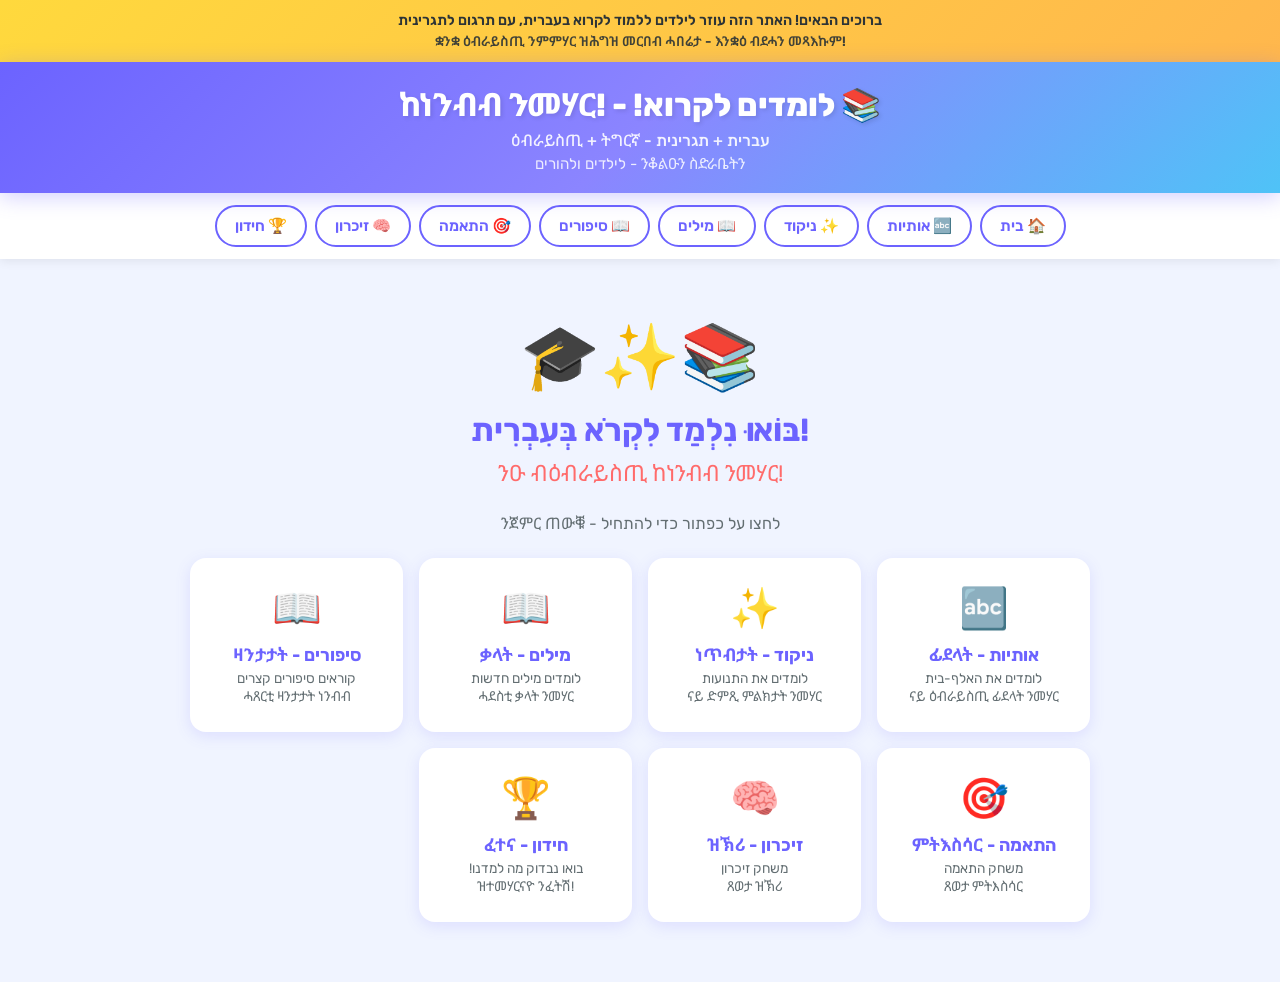
==== index.html @ 0d363fe3 "first commit" ====
<!DOCTYPE html>
<html lang="he" dir="rtl">
<head>
  <meta charset="UTF-8">
  <meta name="viewport" content="width=device-width, initial-scale=1.0">
  <title>לומדים לקרוא בעברית - ብዕብራይስጢ ከነንብብ ንመሃር</title>
  <link rel="stylesheet" href="css/style.css">
  <link rel="icon" href="data:image/svg+xml,<svg xmlns='http://www.w3.org/2000/svg' viewBox='0 0 100 100'><text y='.9em' font-size='90'>📚</text></svg>">
</head>
<body>

  <!-- Parent Guide Banner -->
  <div class="parent-banner" onclick="navigateTo('welcome')">
    ברוכים הבאים! האתר הזה עוזר לילדים ללמוד לקרוא בעברית, עם תרגום לתגרינית
    <span class="banner-tigrinya">!ቋንቋ ዕብራይስጢ ንምምሃር ዝሕግዝ መርበብ ሓበሬታ - እንቋዕ ብደሓን መጻእኩም</span>
  </div>

  <!-- Header -->
  <header class="header">
    <h1>📚 לומדים לקרוא! - !ከነንብብ ንመሃር</h1>
    <div class="subtitle">עברית + תגרינית - ዕብራይስጢ + ትግርኛ</div>
    <div class="subtitle-tigrinya">ንቆልዑን ስድራቤትን - לילדים ולהורים</div>
  </header>

  <!-- Navigation -->
  <nav class="nav">
    <button class="nav-btn" data-section="welcome">🏠 בית</button>
    <button class="nav-btn" data-section="letters">🔤 אותיות</button>
    <button class="nav-btn" data-section="nikud">✨ ניקוד</button>
    <button class="nav-btn" data-section="words">📖 מילים</button>
    <button class="nav-btn" data-section="reading">📖 סיפורים</button>
    <button class="nav-btn" data-section="matching">🎯 התאמה</button>
    <button class="nav-btn" data-section="memory">🧠 זיכרון</button>
    <button class="nav-btn" data-section="quiz">🏆 חידון</button>
  </nav>

  <!-- Welcome Section -->
  <section id="welcome" class="section active"></section>

  <!-- Letters Section -->
  <section id="letters" class="section">
    <h2 class="section-title">🔤 האותיות של העברית</h2>
    <p class="section-subtitle">
      לחצו על אות כדי לראות פרטים - ንዝርዝር ንምርኣይ ኣብ ፊደል ጠውቑ
    </p>
    <div class="letters-grid" id="letters-grid"></div>
  </section>

  <!-- Nikud Section -->
  <section id="nikud" class="section">
    <h2 class="section-title">✨ ניקוד - תנועות</h2>
    <p class="section-subtitle">
      הניקוד עוזר לנו לדעת איך לקרוא - ነጥብታት ከመይ ከም ነንብብ ይሕብሩና
    </p>
    <div class="nikud-grid" id="nikud-grid"></div>
  </section>

  <!-- Words Section -->
  <section id="words" class="section">
    <h2 class="section-title">📖 מילים - ቃላት</h2>
    <p class="section-subtitle">
      לחצו על מילה כדי לראות תרגום - ትርጉም ንምርኣይ ኣብ ቃል ጠውቑ
    </p>
    <div id="category-tabs" class="category-tabs"></div>
    <div id="words-grid" class="words-grid"></div>
  </section>

  <!-- Reading Section -->
  <section id="reading" class="section">
    <h2 class="section-title">📖 סִפּוּרִים - ዛንታታት</h2>
    <p class="section-subtitle">
      בחרו סיפור וקראו - העבירו את העכבר על מילה לתרגום
      <br>
      ዛንታ ምረጹ ኣንብቡ - ትርጉም ንምርኣይ ኣብ ቃል ጠውቑ
    </p>
    <div id="story-picker"></div>
    <div id="reading-content"></div>
  </section>

  <!-- Matching Game Section -->
  <section id="matching" class="section">
    <h2 class="section-title">🎯 משחק התאמה - ጸወታ ምትእስሳር</h2>
    <p class="section-subtitle">
      התאימו את המילה בעברית לתרגום - ናይ ዕብራይስጢ ቃል ምስ ትርጉሙ ኣተኣሳስርዎ
    </p>
    <div id="match-content"></div>
  </section>

  <!-- Memory Game Section -->
  <section id="memory" class="section">
    <h2 class="section-title">🧠 משחק זיכרון - ጸወታ ዝኽሪ</h2>
    <p class="section-subtitle">
      מצאו את הזוגות - ጽምድታት ርኸቡ
    </p>
    <div id="memory-content"></div>
  </section>

  <!-- Quiz Section -->
  <section id="quiz" class="section">
    <h2 class="section-title">🏆 חידון - ፈተና</h2>
    <p class="section-subtitle">
      ?מה למדנו - ዝተመሃርናዮ ንፈትሽ
    </p>
    <div id="quiz-content"></div>
  </section>

  <script src="js/data.js"></script>
  <script src="js/app.js"></script>
</body>
</html>
---- css/style.css ----
@import url('https://fonts.googleapis.com/css2?family=Rubik:wght@400;500;600;700;800&family=Noto+Sans+Ethiopic:wght@400;500;600;700&display=swap');

:root {
  --primary: #6C63FF;
  --primary-light: #8B85FF;
  --primary-dark: #4A42DB;
  --secondary: #FF6B6B;
  --secondary-light: #FF8E8E;
  --accent: #FFD93D;
  --accent-dark: #F0C800;
  --green: #6BCB77;
  --green-dark: #4CAF50;
  --sky: #4FC3F7;
  --pink: #F48FB1;
  --orange: #FFB74D;
  --bg: #F0F4FF;
  --bg-card: #FFFFFF;
  --text: #2D3436;
  --text-light: #636E72;
  --shadow: 0 4px 15px rgba(108, 99, 255, 0.15);
  --shadow-hover: 0 8px 25px rgba(108, 99, 255, 0.25);
  --radius: 16px;
  --radius-sm: 10px;
  --transition: all 0.3s cubic-bezier(0.4, 0, 0.2, 1);
}

* {
  margin: 0;
  padding: 0;
  box-sizing: border-box;
}

html {
  scroll-behavior: smooth;
}

body {
  font-family: 'Rubik', 'Noto Sans Ethiopic', sans-serif;
  background: var(--bg);
  color: var(--text);
  direction: rtl;
  min-height: 100vh;
  overflow-x: hidden;
}

/* ===== HEADER ===== */
.header {
  background: linear-gradient(135deg, var(--primary), var(--primary-light), var(--sky));
  color: white;
  padding: 20px;
  text-align: center;
  position: sticky;
  top: 0;
  z-index: 100;
  box-shadow: 0 4px 20px rgba(108, 99, 255, 0.3);
}

.header h1 {
  font-size: 2rem;
  font-weight: 800;
  margin-bottom: 4px;
  text-shadow: 2px 2px 4px rgba(0,0,0,0.1);
}

.header .subtitle {
  font-size: 1rem;
  opacity: 0.9;
  font-weight: 500;
}

.header .subtitle-tigrinya {
  font-size: 0.95rem;
  opacity: 0.85;
  margin-top: 2px;
}

/* ===== NAVIGATION ===== */
.nav {
  display: flex;
  justify-content: center;
  gap: 8px;
  padding: 12px 16px;
  background: white;
  box-shadow: 0 2px 10px rgba(0,0,0,0.08);
  flex-wrap: wrap;
  position: sticky;
  top: 76px;
  z-index: 99;
}

.nav-btn {
  padding: 10px 18px;
  border: 2px solid var(--primary);
  background: white;
  color: var(--primary);
  border-radius: 25px;
  font-size: 0.95rem;
  font-weight: 600;
  cursor: pointer;
  transition: var(--transition);
  font-family: inherit;
  white-space: nowrap;
}

.nav-btn:hover {
  background: var(--primary-light);
  color: white;
  transform: translateY(-2px);
  box-shadow: var(--shadow);
}

.nav-btn.active {
  background: var(--primary);
  color: white;
  box-shadow: var(--shadow);
}

/* ===== SECTIONS ===== */
.section {
  display: none;
  padding: 20px;
  max-width: 1100px;
  margin: 0 auto;
  animation: fadeIn 0.4s ease;
}

.section.active {
  display: block;
}

@keyframes fadeIn {
  from { opacity: 0; transform: translateY(10px); }
  to { opacity: 1; transform: translateY(0); }
}

.section-title {
  text-align: center;
  font-size: 1.8rem;
  font-weight: 700;
  color: var(--primary);
  margin-bottom: 8px;
}

.section-subtitle {
  text-align: center;
  font-size: 1.1rem;
  color: var(--text-light);
  margin-bottom: 24px;
}

/* ===== LETTERS GRID ===== */
.letters-grid {
  display: grid;
  grid-template-columns: repeat(auto-fill, minmax(120px, 1fr));
  gap: 12px;
  margin-top: 16px;
}

.letter-card {
  background: var(--bg-card);
  border-radius: var(--radius);
  padding: 16px;
  text-align: center;
  cursor: pointer;
  transition: var(--transition);
  box-shadow: var(--shadow);
  border: 3px solid transparent;
  position: relative;
  overflow: hidden;
}

.letter-card::before {
  content: '';
  position: absolute;
  top: 0;
  left: 0;
  right: 0;
  height: 4px;
  background: linear-gradient(90deg, var(--primary), var(--sky));
}

.letter-card:hover {
  transform: translateY(-4px) scale(1.02);
  box-shadow: var(--shadow-hover);
  border-color: var(--primary-light);
}

.letter-card.expanded {
  border-color: var(--primary);
  background: linear-gradient(135deg, #f8f7ff, #f0f4ff);
}

.letter-hebrew {
  font-size: 3rem;
  font-weight: 700;
  color: var(--primary);
  line-height: 1.2;
}

.letter-name {
  font-size: 0.85rem;
  color: var(--text-light);
  margin-top: 4px;
}

.letter-tigrinya {
  font-size: 0.85rem;
  color: var(--secondary);
  margin-top: 2px;
  font-weight: 600;
}

.letter-details {
  display: none;
  margin-top: 12px;
  padding-top: 12px;
  border-top: 2px dashed var(--primary-light);
  text-align: center;
}

.letter-card.expanded .letter-details {
  display: block;
  animation: fadeIn 0.3s ease;
}

.letter-detail-row {
  display: flex;
  justify-content: space-between;
  align-items: center;
  padding: 4px 0;
  font-size: 0.85rem;
}

.letter-detail-label {
  color: var(--text-light);
  font-weight: 500;
}

.letter-detail-value {
  font-weight: 600;
  color: var(--text);
}

.letter-example {
  margin-top: 8px;
  padding: 8px;
  background: white;
  border-radius: var(--radius-sm);
  border: 1px solid #e8e8ff;
}

.letter-example-word {
  font-size: 1.3rem;
  font-weight: 700;
  color: var(--primary-dark);
}

.letter-example-meaning {
  font-size: 0.85rem;
  color: var(--secondary);
  font-weight: 500;
}

/* ===== NIKUD SECTION ===== */
.nikud-grid {
  display: grid;
  grid-template-columns: repeat(auto-fill, minmax(200px, 1fr));
  gap: 12px;
  margin-top: 16px;
}

.nikud-card {
  background: var(--bg-card);
  border-radius: var(--radius);
  padding: 20px;
  text-align: center;
  box-shadow: var(--shadow);
  transition: var(--transition);
  border: 3px solid transparent;
}

.nikud-card:hover {
  transform: translateY(-3px);
  box-shadow: var(--shadow-hover);
  border-color: var(--accent);
}

.nikud-symbol {
  font-size: 3.5rem;
  font-weight: 700;
  color: var(--primary);
}

.nikud-name {
  font-size: 1rem;
  font-weight: 600;
  color: var(--text);
  margin: 6px 0;
}

.nikud-sound {
  font-size: 1.1rem;
  color: var(--secondary);
  font-weight: 700;
}

.nikud-tigrinya {
  font-size: 1.3rem;
  color: var(--green-dark);
  font-weight: 700;
  margin-top: 4px;
}

/* ===== WORDS SECTION ===== */
.category-tabs {
  display: flex;
  justify-content: center;
  gap: 8px;
  flex-wrap: wrap;
  margin-bottom: 20px;
}

.cat-btn {
  padding: 8px 16px;
  border: 2px solid var(--accent);
  background: white;
  color: var(--text);
  border-radius: 20px;
  font-size: 0.9rem;
  font-weight: 600;
  cursor: pointer;
  transition: var(--transition);
  font-family: inherit;
}

.cat-btn:hover, .cat-btn.active {
  background: var(--accent);
  color: var(--text);
  transform: translateY(-2px);
  box-shadow: 0 4px 10px rgba(255, 217, 61, 0.4);
}

.words-grid {
  display: grid;
  grid-template-columns: repeat(auto-fill, minmax(180px, 1fr));
  gap: 16px;
}

.word-card {
  background: var(--bg-card);
  border-radius: var(--radius);
  padding: 20px;
  text-align: center;
  box-shadow: var(--shadow);
  transition: var(--transition);
  cursor: pointer;
  border: 3px solid transparent;
  position: relative;
  overflow: hidden;
}

.word-card:hover {
  transform: translateY(-4px) scale(1.02);
  box-shadow: var(--shadow-hover);
  border-color: var(--accent);
}

.word-card.flipped {
  border-color: var(--green);
  background: linear-gradient(135deg, #f0fff4, #e8f5e9);
}

.word-emoji {
  font-size: 3rem;
  margin-bottom: 8px;
  display: flex;
  align-items: center;
  justify-content: center;
  min-height: 3.5rem;
}

.word-emoji img, .quiz-option img, .mem-emoji img, .match-item img {
  display: inline-block;
  vertical-align: middle;
}

.word-hebrew {
  font-size: 1.6rem;
  font-weight: 700;
  color: var(--primary);
}

.word-translit {
  font-size: 1rem;
  color: var(--orange);
  font-weight: 600;
  margin-top: 4px;
  direction: ltr;
}

.word-tigrinya {
  font-size: 1.1rem;
  color: var(--secondary);
  font-weight: 600;
  margin-top: 4px;
}

.word-back {
  display: none;
}

.word-card.flipped .word-back {
  display: block;
  animation: fadeIn 0.3s ease;
  margin-top: 10px;
  padding-top: 10px;
  border-top: 2px dashed var(--green);
}

.word-back-label {
  font-size: 0.75rem;
  color: var(--text-light);
  font-weight: 500;
}

.word-back-value {
  font-size: 1.1rem;
  font-weight: 700;
}

/* ===== MATCHING GAME ===== */
.game-controls {
  text-align: center;
  margin-bottom: 20px;
}

.game-btn {
  padding: 12px 28px;
  border: none;
  border-radius: 25px;
  font-size: 1.1rem;
  font-weight: 700;
  cursor: pointer;
  transition: var(--transition);
  font-family: inherit;
  margin: 4px;
}

.game-btn-primary {
  background: linear-gradient(135deg, var(--primary), var(--primary-light));
  color: white;
  box-shadow: var(--shadow);
}

.game-btn-primary:hover {
  transform: translateY(-2px);
  box-shadow: var(--shadow-hover);
}

.game-btn-secondary {
  background: linear-gradient(135deg, var(--green), var(--green-dark));
  color: white;
}

.game-btn-secondary:hover {
  transform: translateY(-2px);
}

.game-score {
  font-size: 1.4rem;
  font-weight: 700;
  color: var(--primary);
  margin: 12px 0;
}

.game-score span {
  color: var(--secondary);
}

.match-container {
  display: flex;
  gap: 20px;
  justify-content: center;
  flex-wrap: wrap;
  max-width: 900px;
  margin: 0 auto;
}

.match-column {
  flex: 1;
  min-width: 200px;
  max-width: 350px;
  display: flex;
  flex-direction: column;
  gap: 10px;
}

.match-column-title {
  text-align: center;
  font-size: 1.1rem;
  font-weight: 700;
  color: var(--primary);
  margin-bottom: 8px;
  padding: 8px;
  background: white;
  border-radius: var(--radius-sm);
}

.match-item {
  padding: 14px 18px;
  background: white;
  border-radius: var(--radius-sm);
  text-align: center;
  cursor: pointer;
  transition: var(--transition);
  border: 3px solid #e8e8ff;
  font-size: 1.2rem;
  font-weight: 600;
  user-select: none;
}

.match-item:hover:not(.matched):not(.disabled) {
  border-color: var(--primary);
  transform: scale(1.03);
  box-shadow: var(--shadow);
}

.match-item.selected {
  border-color: var(--primary);
  background: #f0f0ff;
  box-shadow: var(--shadow);
  transform: scale(1.05);
}

.match-item.matched {
  border-color: var(--green);
  background: linear-gradient(135deg, #e8f5e9, #c8e6c9);
  opacity: 0.7;
  cursor: default;
  transform: scale(0.95);
}

.match-item.wrong {
  border-color: var(--secondary);
  background: #ffe0e0;
  animation: shake 0.5s ease;
}

@keyframes shake {
  0%, 100% { transform: translateX(0); }
  25% { transform: translateX(-8px); }
  75% { transform: translateX(8px); }
}

.match-item.disabled {
  opacity: 0.5;
  cursor: default;
}

.match-hebrew {
  font-size: 1.2rem;
  font-weight: 700;
  color: var(--primary);
}

.match-translit {
  font-size: 0.8rem;
  color: var(--orange);
  font-weight: 600;
  margin-top: 2px;
  direction: ltr;
}

.quiz-translit {
  font-size: 1.1rem;
  color: var(--orange);
  font-weight: 600;
  margin-bottom: 16px;
  direction: ltr;
}

/* ===== MEMORY GAME ===== */
.memory-grid {
  display: grid;
  grid-template-columns: repeat(auto-fill, minmax(130px, 1fr));
  gap: 12px;
  max-width: 700px;
  margin: 0 auto;
}

.memory-card {
  aspect-ratio: 1;
  perspective: 800px;
  cursor: pointer;
}

.memory-card-inner {
  width: 100%;
  height: 100%;
  position: relative;
  transition: transform 0.5s cubic-bezier(0.4, 0, 0.2, 1);
  transform-style: preserve-3d;
  border-radius: var(--radius);
}

.memory-card.flipped .memory-card-inner {
  transform: rotateY(180deg);
}

.memory-card-front, .memory-card-back {
  position: absolute;
  inset: 0;
  backface-visibility: hidden;
  border-radius: var(--radius);
  display: flex;
  flex-direction: column;
  align-items: center;
  justify-content: center;
  padding: 10px;
  box-shadow: var(--shadow);
}

.memory-card-front {
  background: linear-gradient(135deg, var(--primary), var(--primary-light));
  color: white;
  font-size: 2.5rem;
}

.memory-card-back {
  background: white;
  transform: rotateY(180deg);
  border: 3px solid var(--primary-light);
}

.memory-card.matched .memory-card-back {
  border-color: var(--green);
  background: linear-gradient(135deg, #e8f5e9, #f0fff0);
}

.memory-card-back .mem-emoji {
  font-size: 2rem;
}

.memory-card-back .mem-text {
  font-size: 1.1rem;
  font-weight: 700;
  color: var(--primary);
  margin-top: 4px;
  text-align: center;
}

.memory-card-back .mem-sub {
  font-size: 0.8rem;
  color: var(--text-light);
}

/* ===== STORY PICKER ===== */
#story-picker {
  display: flex;
  gap: 14px;
  justify-content: center;
  flex-wrap: wrap;
  margin-bottom: 20px;
}

.story-pick-card {
  background: white;
  border-radius: var(--radius);
  padding: 18px 22px;
  text-align: center;
  box-shadow: var(--shadow);
  cursor: pointer;
  transition: var(--transition);
  border: 3px solid transparent;
  min-width: 160px;
}

.story-pick-card:hover {
  transform: translateY(-4px);
  box-shadow: var(--shadow-hover);
  border-color: var(--primary-light);
}

.story-pick-card.active {
  border-color: var(--primary);
  background: linear-gradient(135deg, #f0f0ff, #e8ecff);
}

.story-pick-cover {
  font-size: 2.5rem;
  margin-bottom: 6px;
}

.story-pick-title {
  font-size: 1.05rem;
  font-weight: 700;
  color: var(--primary);
}

.story-pick-tigrinya {
  font-size: 0.9rem;
  color: var(--secondary);
  font-weight: 600;
}

.story-pick-pages {
  font-size: 0.75rem;
  color: var(--text-light);
  margin-top: 4px;
}

/* ===== STORY BOOK ===== */
.story-book {
  max-width: 700px;
  margin: 0 auto;
  animation: fadeIn 0.4s ease;
}

.story-header {
  text-align: center;
  margin-bottom: 10px;
}

.story-header-title {
  font-size: 1rem;
  color: var(--text-light);
  font-weight: 600;
}

.story-cover-page {
  background: linear-gradient(135deg, var(--primary), var(--primary-light));
  border-radius: var(--radius);
  padding: 50px 30px;
  text-align: center;
  color: white;
  box-shadow: var(--shadow-hover);
  margin-bottom: 16px;
}

.story-cover-emoji {
  font-size: 5rem;
  margin-bottom: 16px;
}

.story-cover-title {
  font-size: 2.2rem;
  font-weight: 800;
  margin-bottom: 8px;
}

.story-cover-tigrinya {
  font-size: 1.4rem;
  opacity: 0.9;
  font-weight: 600;
}

.story-cover-translit {
  font-size: 1rem;
  opacity: 0.7;
  margin-top: 4px;
  direction: ltr;
}

.story-page {
  background: white;
  border-radius: var(--radius);
  padding: 30px;
  box-shadow: var(--shadow);
  text-align: center;
  min-height: 250px;
  display: flex;
  flex-direction: column;
  align-items: center;
  justify-content: center;
}

.story-emoji {
  font-size: 3.5rem;
  margin-bottom: 20px;
  letter-spacing: 4px;
}

.story-nav {
  display: flex;
  justify-content: center;
  align-items: center;
  gap: 12px;
  margin-top: 16px;
  flex-wrap: wrap;
}

.story-page-num {
  padding: 8px 14px;
  color: var(--text-light);
  font-weight: 600;
  font-size: 0.95rem;
}

/* ===== READING ELEMENTS (shared) ===== */
.reading-emoji {
  font-size: 3rem;
  margin-bottom: 12px;
}

.reading-sentence {
  display: flex;
  justify-content: center;
  gap: 12px;
  flex-wrap: wrap;
  margin-bottom: 16px;
  direction: rtl;
}

.reading-word {
  padding: 8px 14px;
  background: #f8f7ff;
  border-radius: var(--radius-sm);
  cursor: pointer;
  transition: var(--transition);
  border: 2px solid transparent;
  position: relative;
}

.reading-word:hover {
  background: #ede8ff;
  border-color: var(--primary-light);
  transform: translateY(-2px);
}

.reading-word .rw-hebrew {
  font-size: 1.6rem;
  font-weight: 700;
  color: var(--primary);
}

.reading-word .rw-tooltip {
  display: none;
  position: absolute;
  bottom: 110%;
  left: 50%;
  transform: translateX(-50%);
  background: var(--primary);
  color: white;
  padding: 8px 12px;
  border-radius: var(--radius-sm);
  white-space: nowrap;
  font-size: 0.85rem;
  z-index: 10;
  box-shadow: var(--shadow);
}

.reading-word .rw-tooltip::after {
  content: '';
  position: absolute;
  top: 100%;
  left: 50%;
  transform: translateX(-50%);
  border: 6px solid transparent;
  border-top-color: var(--primary);
}

.reading-word:hover .rw-tooltip {
  display: block;
  animation: fadeIn 0.2s ease;
}

.reading-translation {
  margin-top: 16px;
  padding-top: 16px;
  border-top: 2px dashed #e8e8ff;
}

.reading-translation.hidden {
  display: none;
}

.reading-translit {
  font-size: 1.1rem;
  color: var(--orange);
  font-weight: 600;
  margin-bottom: 6px;
  direction: ltr;
}

.reading-tigrinya-text {
  font-size: 1.2rem;
  color: var(--secondary);
  font-weight: 600;
}

.reading-nav {
  display: flex;
  justify-content: center;
  gap: 12px;
  margin-top: 16px;
}

.reading-nav-btn {
  padding: 10px 20px;
  border: 2px solid var(--primary);
  background: white;
  color: var(--primary);
  border-radius: 20px;
  font-size: 1rem;
  font-weight: 600;
  cursor: pointer;
  transition: var(--transition);
  font-family: inherit;
}

.reading-nav-btn:hover {
  background: var(--primary);
  color: white;
}

.toggle-btn {
  padding: 10px 20px;
  border: 2px solid var(--secondary);
  background: white;
  color: var(--secondary);
  border-radius: 20px;
  font-size: 0.95rem;
  font-weight: 600;
  cursor: pointer;
  transition: var(--transition);
  font-family: inherit;
  margin-top: 12px;
}

.toggle-btn:hover, .toggle-btn.active {
  background: var(--secondary);
  color: white;
}

/* ===== QUIZ SECTION ===== */
.quiz-card {
  background: white;
  border-radius: var(--radius);
  padding: 30px;
  max-width: 600px;
  margin: 0 auto;
  box-shadow: var(--shadow);
  text-align: center;
}

.quiz-question {
  font-size: 1.2rem;
  color: var(--text-light);
  margin-bottom: 12px;
}

.quiz-word {
  font-size: 3rem;
  font-weight: 700;
  color: var(--primary);
  margin-bottom: 20px;
}

.quiz-options {
  display: grid;
  grid-template-columns: 1fr 1fr;
  gap: 12px;
}

.quiz-option {
  padding: 16px;
  background: #f8f7ff;
  border: 3px solid #e8e8ff;
  border-radius: var(--radius-sm);
  cursor: pointer;
  transition: var(--transition);
  font-size: 2rem;
  font-family: inherit;
}

.quiz-option:hover:not(.disabled) {
  border-color: var(--primary);
  transform: scale(1.05);
  box-shadow: var(--shadow);
}

.quiz-option.correct {
  border-color: var(--green);
  background: #e8f5e9;
  animation: pulse 0.5s ease;
}

.quiz-option.wrong {
  border-color: var(--secondary);
  background: #ffe0e0;
  animation: shake 0.5s ease;
}

@keyframes pulse {
  0% { transform: scale(1); }
  50% { transform: scale(1.08); }
  100% { transform: scale(1); }
}

.quiz-progress {
  margin-top: 16px;
  font-size: 1rem;
  color: var(--text-light);
}

.quiz-progress-bar {
  height: 8px;
  background: #e8e8ff;
  border-radius: 4px;
  margin-top: 8px;
  overflow: hidden;
}

.quiz-progress-fill {
  height: 100%;
  background: linear-gradient(90deg, var(--primary), var(--green));
  border-radius: 4px;
  transition: width 0.5s ease;
}

/* ===== CELEBRATION ===== */
.celebration {
  display: none;
  text-align: center;
  padding: 30px;
  animation: fadeIn 0.5s ease;
}

.celebration.show {
  display: block;
}

.celebration-emoji {
  font-size: 4rem;
  animation: bounce 1s infinite;
}

@keyframes bounce {
  0%, 100% { transform: translateY(0); }
  50% { transform: translateY(-15px); }
}

.celebration h2 {
  font-size: 2rem;
  color: var(--primary);
  margin: 12px 0;
}

.celebration p {
  font-size: 1.1rem;
  color: var(--text-light);
}

/* ===== WELCOME SECTION ===== */
.welcome {
  text-align: center;
  padding: 40px 20px;
}

.welcome-hero {
  font-size: 4rem;
  margin-bottom: 16px;
}

.welcome h2 {
  font-size: 2rem;
  color: var(--primary);
  margin-bottom: 8px;
}

.welcome .welcome-tigrinya {
  font-size: 1.4rem;
  color: var(--secondary);
  margin-bottom: 24px;
}

.welcome-cards {
  display: grid;
  grid-template-columns: repeat(auto-fill, minmax(200px, 1fr));
  gap: 16px;
  max-width: 900px;
  margin: 0 auto;
}

.welcome-card {
  background: white;
  border-radius: var(--radius);
  padding: 24px;
  box-shadow: var(--shadow);
  cursor: pointer;
  transition: var(--transition);
  border: 3px solid transparent;
}

.welcome-card:hover {
  transform: translateY(-5px);
  box-shadow: var(--shadow-hover);
  border-color: var(--primary-light);
}

.welcome-card-emoji {
  font-size: 2.5rem;
  margin-bottom: 10px;
}

.welcome-card h3 {
  font-size: 1.1rem;
  color: var(--primary);
  margin-bottom: 4px;
}

.welcome-card p {
  font-size: 0.85rem;
  color: var(--text-light);
}

/* ===== DIFFICULTY SELECTOR ===== */
.difficulty-selector {
  display: flex;
  justify-content: center;
  gap: 8px;
  margin-bottom: 16px;
}

.diff-btn {
  padding: 6px 14px;
  border: 2px solid var(--sky);
  background: white;
  color: var(--text);
  border-radius: 15px;
  font-size: 0.85rem;
  font-weight: 600;
  cursor: pointer;
  transition: var(--transition);
  font-family: inherit;
}

.diff-btn:hover, .diff-btn.active {
  background: var(--sky);
  color: white;
}

/* ===== CONFETTI ===== */
.confetti-container {
  position: fixed;
  top: 0;
  left: 0;
  width: 100%;
  height: 100%;
  pointer-events: none;
  z-index: 1000;
  overflow: hidden;
}

.confetti {
  position: absolute;
  width: 10px;
  height: 10px;
  border-radius: 2px;
  animation: confettiFall 3s ease-in forwards;
}

@keyframes confettiFall {
  0% { transform: translateY(-10px) rotate(0deg); opacity: 1; }
  100% { transform: translateY(100vh) rotate(720deg); opacity: 0; }
}

/* ===== RESPONSIVE ===== */
@media (max-width: 768px) {
  .header h1 { font-size: 1.5rem; }
  .header .subtitle { font-size: 0.85rem; }
  .nav { gap: 6px; padding: 8px 12px; top: 64px; }
  .nav-btn { padding: 8px 14px; font-size: 0.85rem; }
  .section { padding: 14px; }
  .letters-grid { grid-template-columns: repeat(auto-fill, minmax(100px, 1fr)); }
  .letter-hebrew { font-size: 2.5rem; }
  .words-grid { grid-template-columns: repeat(auto-fill, minmax(150px, 1fr)); }
  .match-container { flex-direction: column; align-items: center; }
  .match-column { max-width: 100%; width: 100%; }
  .memory-grid { grid-template-columns: repeat(3, 1fr); }
  .quiz-options { grid-template-columns: 1fr 1fr; }
  .reading-word .rw-hebrew { font-size: 1.3rem; }
  .welcome-hero { font-size: 3rem; }
}

@media (max-width: 480px) {
  .letters-grid { grid-template-columns: repeat(3, 1fr); }
  .words-grid { grid-template-columns: repeat(2, 1fr); }
  .memory-grid { grid-template-columns: repeat(3, 1fr); gap: 8px; }
  .quiz-options { gap: 8px; }
  .quiz-option { padding: 12px; font-size: 1.5rem; }
}

/* ===== PRINT STYLES ===== */
@media print {
  .nav, .header { display: none; }
  .section { display: block !important; }
}

/* ===== PARENT GUIDE BANNER ===== */
.parent-banner {
  background: linear-gradient(135deg, var(--accent), var(--orange));
  padding: 12px 20px;
  text-align: center;
  font-size: 0.9rem;
  font-weight: 600;
  color: var(--text);
  cursor: pointer;
  transition: var(--transition);
}

.parent-banner:hover {
  filter: brightness(1.05);
}

.parent-banner .banner-tigrinya {
  display: block;
  font-size: 0.85rem;
  margin-top: 2px;
  opacity: 0.9;
}

/* ===== SOUND HINT ===== */
.sound-hint {
  display: inline-flex;
  align-items: center;
  gap: 4px;
  font-size: 0.8rem;
  color: var(--text-light);
  margin-top: 4px;
}

/* ===== CATEGORY HEADER ===== */
.cat-header {
  text-align: center;
  margin-bottom: 16px;
}

.cat-header h3 {
  font-size: 1.4rem;
  color: var(--primary);
}

.cat-header .cat-tigrinya {
  font-size: 1rem;
  color: var(--secondary);
}
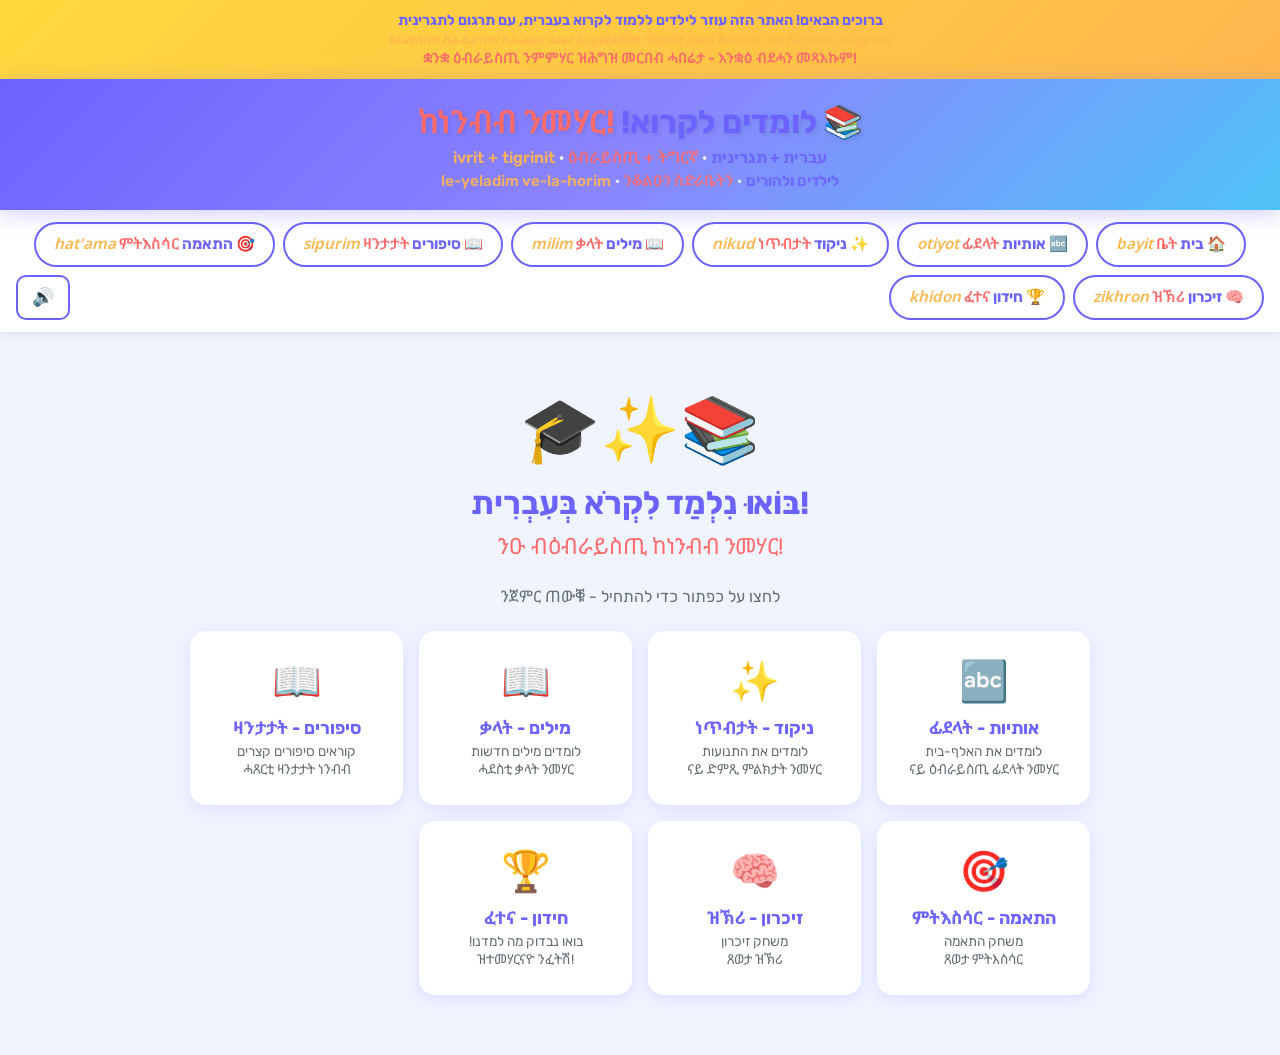
==== commit ac80c79d: "feat: add audio.js module and toggle button" ====
--- a/index.html
+++ b/index.html
@@ -11,27 +11,37 @@
 
   <!-- Parent Guide Banner -->
   <div class="parent-banner" onclick="navigateTo('welcome')">
-    ברוכים הבאים! האתר הזה עוזר לילדים ללמוד לקרוא בעברית, עם תרגום לתגרינית
-    <span class="banner-tigrinya">!ቋንቋ ዕብራይስጢ ንምምሃር ዝሕግዝ መርበብ ሓበሬታ - እንቋዕ ብደሓን መጻእኩም</span>
+    <span class="lhe">ברוכים הבאים! האתר הזה עוזר לילדים ללמוד לקרוא בעברית, עם תרגום לתגרינית</span>
+    <span class="ltr">bruchim ha-ba'im! ha-atar ozer le-yeladim lilmod likro be-ivrit, im targum le-tigrinit</span>
+    <span class="lti">!ቋንቋ ዕብራይስጢ ንምምሃር ዝሕግዝ መርበብ ሓበሬታ - እንቋዕ ብደሓን መጻእኩም</span>
   </div>
 
   <!-- Header -->
   <header class="header">
-    <h1>📚 לומדים לקרוא! - !ከነንብብ ንመሃር</h1>
-    <div class="subtitle">עברית + תגרינית - ዕብራይስጢ + ትግርኛ</div>
-    <div class="subtitle-tigrinya">ንቆልዑን ስድራቤትን - לילדים ולהורים</div>
+    <h1>📚 <span class="lhe" style="display:inline;">לומדים לקרוא!</span> <span class="lti" style="display:inline;">!ከነንብብ ንመሃር</span></h1>
+    <div class="subtitle">
+      <span class="lhe" style="display:inline;">עברית + תגרינית</span> ·
+      <span class="ltr" style="display:inline;font-style:normal;">ivrit + tigrinit</span> ·
+      <span class="lti" style="display:inline;">ዕብራይስጢ + ትግርኛ</span>
+    </div>
+    <div class="subtitle-tigrinya">
+      <span class="lhe" style="display:inline;">לילדים ולהורים</span> ·
+      <span class="ltr" style="display:inline;font-style:normal;">le-yeladim ve-la-horim</span> ·
+      <span class="lti" style="display:inline;">ንቆልዑን ስድራቤትን</span>
+    </div>
   </header>
 
   <!-- Navigation -->
   <nav class="nav">
-    <button class="nav-btn" data-section="welcome">🏠 בית</button>
-    <button class="nav-btn" data-section="letters">🔤 אותיות</button>
-    <button class="nav-btn" data-section="nikud">✨ ניקוד</button>
-    <button class="nav-btn" data-section="words">📖 מילים</button>
-    <button class="nav-btn" data-section="reading">📖 סיפורים</button>
-    <button class="nav-btn" data-section="matching">🎯 התאמה</button>
-    <button class="nav-btn" data-section="memory">🧠 זיכרון</button>
-    <button class="nav-btn" data-section="quiz">🏆 חידון</button>
+    <button class="nav-btn" data-section="welcome">🏠 <span class="lhe">בית</span> <span class="ltr">bayit</span> <span class="lti">ቤት</span></button>
+    <button class="nav-btn" data-section="letters">🔤 <span class="lhe">אותיות</span> <span class="ltr">otiyot</span> <span class="lti">ፊደላት</span></button>
+    <button class="nav-btn" data-section="nikud">✨ <span class="lhe">ניקוד</span> <span class="ltr">nikud</span> <span class="lti">ነጥብታት</span></button>
+    <button class="nav-btn" data-section="words">📖 <span class="lhe">מילים</span> <span class="ltr">milim</span> <span class="lti">ቃላት</span></button>
+    <button class="nav-btn" data-section="reading">📖 <span class="lhe">סיפורים</span> <span class="ltr">sipurim</span> <span class="lti">ዛንታታት</span></button>
+    <button class="nav-btn" data-section="matching">🎯 <span class="lhe">התאמה</span> <span class="ltr">hat'ama</span> <span class="lti">ምትእስሳር</span></button>
+    <button class="nav-btn" data-section="memory">🧠 <span class="lhe">זיכרון</span> <span class="ltr">zikhron</span> <span class="lti">ዝኽሪ</span></button>
+    <button class="nav-btn" data-section="quiz">🏆 <span class="lhe">חידון</span> <span class="ltr">khidon</span> <span class="lti">ፈተና</span></button>
+    <button class="nav-audio-btn" id="audio-toggle" onclick="toggleAudio()">🔊</button>
   </nav>
 
   <!-- Welcome Section -->
@@ -39,27 +49,45 @@
 
   <!-- Letters Section -->
   <section id="letters" class="section">
-    <h2 class="section-title">🔤 האותיות של העברית</h2>
+    <h2 class="section-title">🔤
+      <span class="lhe">האותיות של העברית</span>
+      <span class="ltr">ha-otiyot shel ha-ivrit</span>
+      <span class="lti">ፊደላት ዕብራይስጢ</span>
+    </h2>
     <p class="section-subtitle">
-      לחצו על אות כדי לראות פרטים - ንዝርዝር ንምርኣይ ኣብ ፊደል ጠውቑ
+      <span class="lhe">לחצו על אות כדי לראות פרטים</span>
+      <span class="ltr">likhitzu al ot kdei lirot pratim</span>
+      <span class="lti">ንዝርዝር ንምርኣይ ኣብ ፊደል ጠውቑ</span>
     </p>
     <div class="letters-grid" id="letters-grid"></div>
   </section>
 
   <!-- Nikud Section -->
   <section id="nikud" class="section">
-    <h2 class="section-title">✨ ניקוד - תנועות</h2>
+    <h2 class="section-title">✨
+      <span class="lhe">ניקוד - תנועות</span>
+      <span class="ltr">nikud - tnu'ot</span>
+      <span class="lti">ነጥብታት - ናይ ድምጺ ምልክታት</span>
+    </h2>
     <p class="section-subtitle">
-      הניקוד עוזר לנו לדעת איך לקרוא - ነጥብታት ከመይ ከም ነንብብ ይሕብሩና
+      <span class="lhe">הניקוד עוזר לנו לדעת איך לקרוא</span>
+      <span class="ltr">ha-nikud ozer lanu lada'at eikh likro</span>
+      <span class="lti">ነጥብታት ከመይ ከም ነንብብ ይሕብሩና</span>
     </p>
     <div class="nikud-grid" id="nikud-grid"></div>
   </section>
 
   <!-- Words Section -->
   <section id="words" class="section">
-    <h2 class="section-title">📖 מילים - ቃላት</h2>
+    <h2 class="section-title">📖
+      <span class="lhe">מילים</span>
+      <span class="ltr">milim</span>
+      <span class="lti">ቃላት</span>
+    </h2>
     <p class="section-subtitle">
-      לחצו על מילה כדי לראות תרגום - ትርጉም ንምርኣይ ኣብ ቃል ጠውቑ
+      <span class="lhe">לחצו על מילה כדי לראות תרגום</span>
+      <span class="ltr">likhitzu al mila kdei lirot targum</span>
+      <span class="lti">ትርጉም ንምርኣይ ኣብ ቃል ጠውቑ</span>
     </p>
     <div id="category-tabs" class="category-tabs"></div>
     <div id="words-grid" class="words-grid"></div>
@@ -67,11 +95,15 @@
 
   <!-- Reading Section -->
   <section id="reading" class="section">
-    <h2 class="section-title">📖 סִפּוּרִים - ዛንታታት</h2>
+    <h2 class="section-title">📖
+      <span class="lhe">סִפּוּרִים</span>
+      <span class="ltr">sipurim</span>
+      <span class="lti">ዛንታታት</span>
+    </h2>
     <p class="section-subtitle">
-      בחרו סיפור וקראו - העבירו את העכבר על מילה לתרגום
-      <br>
-      ዛንታ ምረጹ ኣንብቡ - ትርጉም ንምርኣይ ኣብ ቃል ጠውቑ
+      <span class="lhe">בחרו סיפור וקראו - העבירו את העכבר על מילה לתרגום</span>
+      <span class="ltr">vakhru sipur ve-kiru - ha'aviru et ha-akhbar al mila le-targum</span>
+      <span class="lti">ዛንታ ምረጹ ኣንብቡ - ትርጉም ንምርኣይ ኣብ ቃል ጠውቑ</span>
     </p>
     <div id="story-picker"></div>
     <div id="reading-content"></div>
@@ -79,32 +111,51 @@
 
   <!-- Matching Game Section -->
   <section id="matching" class="section">
-    <h2 class="section-title">🎯 משחק התאמה - ጸወታ ምትእስሳር</h2>
+    <h2 class="section-title">🎯
+      <span class="lhe">משחק התאמה</span>
+      <span class="ltr">miskhak hat'ama</span>
+      <span class="lti">ጸወታ ምትእስሳር</span>
+    </h2>
     <p class="section-subtitle">
-      התאימו את המילה בעברית לתרגום - ናይ ዕብራይስጢ ቃል ምስ ትርጉሙ ኣተኣሳስርዎ
+      <span class="lhe">התאימו את המילה בעברית לתרגום</span>
+      <span class="ltr">hit'imu et ha-mila be-ivrit la-targum</span>
+      <span class="lti">ናይ ዕብራይስጢ ቃል ምስ ትርጉሙ ኣተኣሳስርዎ</span>
     </p>
     <div id="match-content"></div>
   </section>
 
   <!-- Memory Game Section -->
   <section id="memory" class="section">
-    <h2 class="section-title">🧠 משחק זיכרון - ጸወታ ዝኽሪ</h2>
+    <h2 class="section-title">🧠
+      <span class="lhe">משחק זיכרון</span>
+      <span class="ltr">miskhak zikhron</span>
+      <span class="lti">ጸወታ ዝኽሪ</span>
+    </h2>
     <p class="section-subtitle">
-      מצאו את הזוגות - ጽምድታት ርኸቡ
+      <span class="lhe">מצאו את הזוגות</span>
+      <span class="ltr">mitz'u et ha-zugot</span>
+      <span class="lti">ጽምድታት ርኸቡ</span>
     </p>
     <div id="memory-content"></div>
   </section>
 
   <!-- Quiz Section -->
   <section id="quiz" class="section">
-    <h2 class="section-title">🏆 חידון - ፈተና</h2>
+    <h2 class="section-title">🏆
+      <span class="lhe">חידון</span>
+      <span class="ltr">khidon</span>
+      <span class="lti">ፈተና</span>
+    </h2>
     <p class="section-subtitle">
-      ?מה למדנו - ዝተመሃርናዮ ንፈትሽ
+      <span class="lhe">?מה למדנו</span>
+      <span class="ltr">ma lamadnu?</span>
+      <span class="lti">ዝተመሃርናዮ ንፈትሽ</span>
     </p>
     <div id="quiz-content"></div>
   </section>
 
   <script src="js/data.js"></script>
+  <script src="js/audio.js"></script>
   <script src="js/app.js"></script>
 </body>
 </html>
--- a/css/style.css
+++ b/css/style.css
@@ -99,7 +99,8 @@
   cursor: pointer;
   transition: var(--transition);
   font-family: inherit;
-  white-space: nowrap;
+  text-align: center;
+  line-height: 1.3;
 }
 
 .nav-btn:hover {
@@ -112,6 +113,26 @@
 .nav-btn.active {
   background: var(--primary);
   color: white;
+  box-shadow: var(--shadow);
+}
+
+.nav-audio-btn {
+  padding: 10px 14px;
+  border: 2px solid var(--primary);
+  background: white;
+  color: var(--primary);
+  border-radius: var(--radius-sm);
+  cursor: pointer;
+  font-size: 1.1rem;
+  transition: var(--transition);
+  white-space: nowrap;
+  margin-right: auto; /* RTL: fills right-side space, pushing toggle to far-left — intentional separation from nav buttons */
+}
+
+.nav-audio-btn:hover {
+  background: var(--primary-light);
+  color: white;
+  transform: translateY(-2px);
   box-shadow: var(--shadow);
 }
 
@@ -255,10 +276,19 @@
   color: var(--primary-dark);
 }
 
+.letter-example-translit {
+  font-size: 0.85rem;
+  color: var(--orange);
+  font-weight: 600;
+  direction: ltr;
+  margin-top: 2px;
+}
+
 .letter-example-meaning {
   font-size: 0.85rem;
   color: var(--secondary);
-  font-weight: 500;
+  font-weight: 600;
+  margin-top: 1px;
 }
 
 /* ===== NIKUD SECTION ===== */
@@ -780,6 +810,17 @@
   letter-spacing: 4px;
 }
 
+.story-page-image {
+  max-width: 100%;
+  max-height: 320px;
+  width: auto;
+  height: auto;
+  border-radius: 12px;
+  display: block;
+  margin: 0 auto 20px;
+  box-shadow: 0 4px 16px rgba(0,0,0,0.15);
+}
+
 .story-nav {
   display: flex;
   justify-content: center;
@@ -831,6 +872,21 @@
   font-size: 1.6rem;
   font-weight: 700;
   color: var(--primary);
+}
+
+.reading-word .rw-tigrinya {
+  font-size: 0.85rem;
+  color: var(--secondary);
+  font-weight: 600;
+  margin-top: 3px;
+}
+
+.reading-word .rw-translit {
+  font-size: 0.8rem;
+  color: var(--orange);
+  font-weight: 600;
+  margin-top: 1px;
+  direction: ltr;
 }
 
 .reading-word .rw-tooltip {
@@ -1171,6 +1227,7 @@
   .header .subtitle { font-size: 0.85rem; }
   .nav { gap: 6px; padding: 8px 12px; top: 64px; }
   .nav-btn { padding: 8px 14px; font-size: 0.85rem; }
+  .nav-audio-btn { padding: 8px 10px; font-size: 0.95rem; }
   .section { padding: 14px; }
   .letters-grid { grid-template-columns: repeat(auto-fill, minmax(100px, 1fr)); }
   .letter-hebrew { font-size: 2.5rem; }
@@ -1191,6 +1248,21 @@
   .quiz-option { padding: 12px; font-size: 1.5rem; }
 }
 
+/* ===== LANGUAGE COLOR CLASSES ===== */
+.lhe { color: var(--primary); font-weight: 700; }
+.ltr { color: var(--orange); font-weight: 600; direction: ltr; font-style: italic; }
+.lti { color: var(--secondary); font-weight: 600; }
+
+.section-title .lhe, .section-title .ltr, .section-title .lti,
+.section-subtitle .lhe, .section-subtitle .ltr, .section-subtitle .lti { display: block; }
+.section-title .ltr { font-size: 0.52em; font-weight: 500; margin-top: 4px; }
+.section-title .lti { font-size: 0.62em; margin-top: 2px; }
+.section-subtitle .ltr { font-size: 0.9em; margin-top: 5px; }
+.section-subtitle .lti { margin-top: 3px; }
+
+.parent-banner .lhe, .parent-banner .ltr, .parent-banner .lti { display: block; }
+.parent-banner .ltr { font-size: 0.85em; margin-top: 2px; }
+
 /* ===== PRINT STYLES ===== */
 @media print {
   .nav, .header { display: none; }
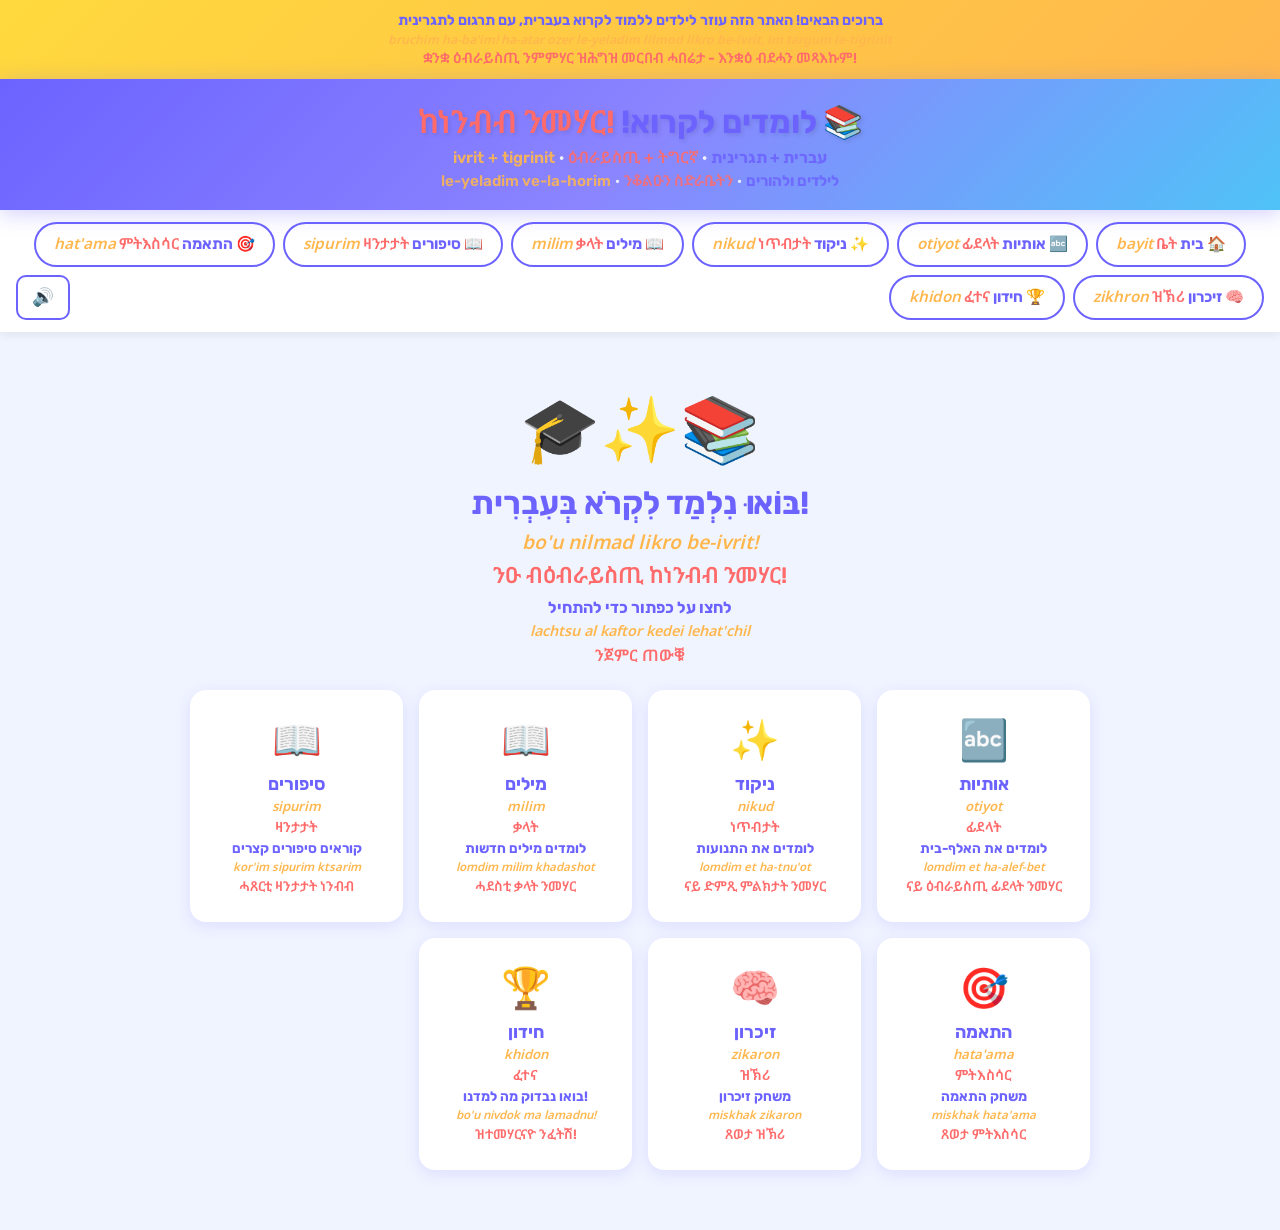
==== commit bbccabcf: "fix: use ResponsiveVoice for Hebrew TTS when no system voice installed" ====
--- a/index.html
+++ b/index.html
@@ -154,6 +154,7 @@
     <div id="quiz-content"></div>
   </section>
 
+  <script src="https://code.responsivevoice.org/responsivevoice.js?key=FREE"></script>
   <script src="js/data.js"></script>
   <script src="js/audio.js"></script>
   <script src="js/app.js"></script>
--- a/css/style.css
+++ b/css/style.css
@@ -124,6 +124,7 @@
   border-radius: var(--radius-sm);
   cursor: pointer;
   font-size: 1.1rem;
+  font-family: inherit;
   transition: var(--transition);
   white-space: nowrap;
   margin-right: auto; /* RTL: fills right-side space, pushing toggle to far-left — intentional separation from nav buttons */
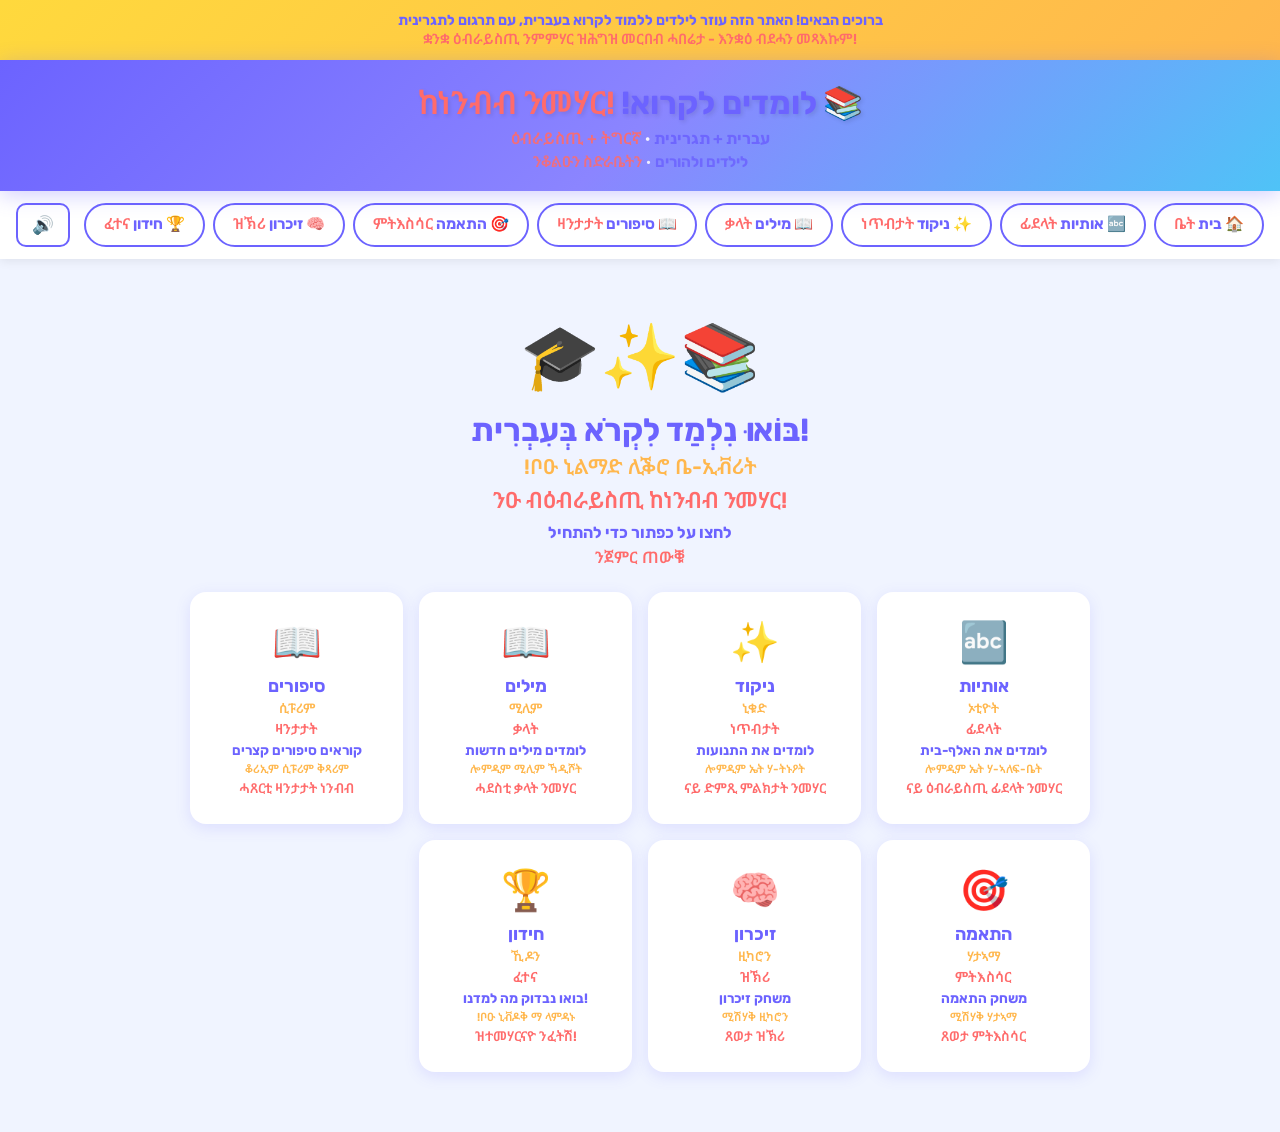
==== commit a96a9352: "refactor: split app.js into per-section modules + fix Hebrew TTS sounds - Split 868-line app.js into" ====
--- a/index.html
+++ b/index.html
@@ -12,7 +12,6 @@
   <!-- Parent Guide Banner -->
   <div class="parent-banner" onclick="navigateTo('welcome')">
     <span class="lhe">ברוכים הבאים! האתר הזה עוזר לילדים ללמוד לקרוא בעברית, עם תרגום לתגרינית</span>
-    <span class="ltr">bruchim ha-ba'im! ha-atar ozer le-yeladim lilmod likro be-ivrit, im targum le-tigrinit</span>
     <span class="lti">!ቋንቋ ዕብራይስጢ ንምምሃር ዝሕግዝ መርበብ ሓበሬታ - እንቋዕ ብደሓን መጻእኩም</span>
   </div>
 
@@ -21,26 +20,24 @@
     <h1>📚 <span class="lhe" style="display:inline;">לומדים לקרוא!</span> <span class="lti" style="display:inline;">!ከነንብብ ንመሃር</span></h1>
     <div class="subtitle">
       <span class="lhe" style="display:inline;">עברית + תגרינית</span> ·
-      <span class="ltr" style="display:inline;font-style:normal;">ivrit + tigrinit</span> ·
       <span class="lti" style="display:inline;">ዕብራይስጢ + ትግርኛ</span>
     </div>
     <div class="subtitle-tigrinya">
       <span class="lhe" style="display:inline;">לילדים ולהורים</span> ·
-      <span class="ltr" style="display:inline;font-style:normal;">le-yeladim ve-la-horim</span> ·
       <span class="lti" style="display:inline;">ንቆልዑን ስድራቤትን</span>
     </div>
   </header>
 
   <!-- Navigation -->
   <nav class="nav">
-    <button class="nav-btn" data-section="welcome">🏠 <span class="lhe">בית</span> <span class="ltr">bayit</span> <span class="lti">ቤት</span></button>
-    <button class="nav-btn" data-section="letters">🔤 <span class="lhe">אותיות</span> <span class="ltr">otiyot</span> <span class="lti">ፊደላት</span></button>
-    <button class="nav-btn" data-section="nikud">✨ <span class="lhe">ניקוד</span> <span class="ltr">nikud</span> <span class="lti">ነጥብታት</span></button>
-    <button class="nav-btn" data-section="words">📖 <span class="lhe">מילים</span> <span class="ltr">milim</span> <span class="lti">ቃላት</span></button>
-    <button class="nav-btn" data-section="reading">📖 <span class="lhe">סיפורים</span> <span class="ltr">sipurim</span> <span class="lti">ዛንታታት</span></button>
-    <button class="nav-btn" data-section="matching">🎯 <span class="lhe">התאמה</span> <span class="ltr">hat'ama</span> <span class="lti">ምትእስሳር</span></button>
-    <button class="nav-btn" data-section="memory">🧠 <span class="lhe">זיכרון</span> <span class="ltr">zikhron</span> <span class="lti">ዝኽሪ</span></button>
-    <button class="nav-btn" data-section="quiz">🏆 <span class="lhe">חידון</span> <span class="ltr">khidon</span> <span class="lti">ፈተና</span></button>
+    <button class="nav-btn" data-section="welcome">🏠 <span class="lhe">בית</span> <span class="lti">ቤት</span></button>
+    <button class="nav-btn" data-section="letters">🔤 <span class="lhe">אותיות</span> <span class="lti">ፊደላት</span></button>
+    <button class="nav-btn" data-section="nikud">✨ <span class="lhe">ניקוד</span> <span class="lti">ነጥብታት</span></button>
+    <button class="nav-btn" data-section="words">📖 <span class="lhe">מילים</span> <span class="lti">ቃላት</span></button>
+    <button class="nav-btn" data-section="reading">📖 <span class="lhe">סיפורים</span> <span class="lti">ዛንታታት</span></button>
+    <button class="nav-btn" data-section="matching">🎯 <span class="lhe">התאמה</span> <span class="lti">ምትእስሳር</span></button>
+    <button class="nav-btn" data-section="memory">🧠 <span class="lhe">זיכרון</span> <span class="lti">ዝኽሪ</span></button>
+    <button class="nav-btn" data-section="quiz">🏆 <span class="lhe">חידון</span> <span class="lti">ፈተና</span></button>
     <button class="nav-audio-btn" id="audio-toggle" onclick="toggleAudio()">🔊</button>
   </nav>
 
@@ -51,12 +48,11 @@
   <section id="letters" class="section">
     <h2 class="section-title">🔤
       <span class="lhe">האותיות של העברית</span>
-      <span class="ltr">ha-otiyot shel ha-ivrit</span>
+      <span style="font-size:0.6em;color:var(--orange);display:block;margin-top:2px;">ሃ-ኦቲዮት ሼ ሃ-ኢቭሪት</span>
       <span class="lti">ፊደላት ዕብራይስጢ</span>
     </h2>
     <p class="section-subtitle">
       <span class="lhe">לחצו על אות כדי לראות פרטים</span>
-      <span class="ltr">likhitzu al ot kdei lirot pratim</span>
       <span class="lti">ንዝርዝር ንምርኣይ ኣብ ፊደል ጠውቑ</span>
     </p>
     <div class="letters-grid" id="letters-grid"></div>
@@ -66,12 +62,11 @@
   <section id="nikud" class="section">
     <h2 class="section-title">✨
       <span class="lhe">ניקוד - תנועות</span>
-      <span class="ltr">nikud - tnu'ot</span>
+      <span style="font-size:0.6em;color:var(--orange);display:block;margin-top:2px;">ኒቁድ - ትኑዖት</span>
       <span class="lti">ነጥብታት - ናይ ድምጺ ምልክታት</span>
     </h2>
     <p class="section-subtitle">
       <span class="lhe">הניקוד עוזר לנו לדעת איך לקרוא</span>
-      <span class="ltr">ha-nikud ozer lanu lada'at eikh likro</span>
       <span class="lti">ነጥብታት ከመይ ከም ነንብብ ይሕብሩና</span>
     </p>
     <div class="nikud-grid" id="nikud-grid"></div>
@@ -81,13 +76,12 @@
   <section id="words" class="section">
     <h2 class="section-title">📖
       <span class="lhe">מילים</span>
-      <span class="ltr">milim</span>
+      <span style="font-size:0.6em;color:var(--orange);display:block;margin-top:2px;">ሚሊም</span>
       <span class="lti">ቃላት</span>
     </h2>
     <p class="section-subtitle">
-      <span class="lhe">לחצו על מילה כדי לראות תרגום</span>
-      <span class="ltr">likhitzu al mila kdei lirot targum</span>
-      <span class="lti">ትርጉም ንምርኣይ ኣብ ቃል ጠውቑ</span>
+      <span class="lhe">לחצו על מילה כדי לשמוע</span>
+      <span class="lti">ንምስማዕ ኣብ ቃል ጠውቑ</span>
     </p>
     <div id="category-tabs" class="category-tabs"></div>
     <div id="words-grid" class="words-grid"></div>
@@ -97,13 +91,12 @@
   <section id="reading" class="section">
     <h2 class="section-title">📖
       <span class="lhe">סִפּוּרִים</span>
-      <span class="ltr">sipurim</span>
+      <span style="font-size:0.6em;color:var(--orange);display:block;margin-top:2px;">ሲፑሪም</span>
       <span class="lti">ዛንታታት</span>
     </h2>
     <p class="section-subtitle">
-      <span class="lhe">בחרו סיפור וקראו - העבירו את העכבר על מילה לתרגום</span>
-      <span class="ltr">vakhru sipur ve-kiru - ha'aviru et ha-akhbar al mila le-targum</span>
-      <span class="lti">ዛንታ ምረጹ ኣንብቡ - ትርጉም ንምርኣይ ኣብ ቃል ጠውቑ</span>
+      <span class="lhe">בחרו סיפור וקראו - לחצו על מילה לשמוע</span>
+      <span class="lti">ዛንታ ምረጹ ኣንብቡ - ንምስማዕ ኣብ ቃል ጠውቑ</span>
     </p>
     <div id="story-picker"></div>
     <div id="reading-content"></div>
@@ -113,12 +106,11 @@
   <section id="matching" class="section">
     <h2 class="section-title">🎯
       <span class="lhe">משחק התאמה</span>
-      <span class="ltr">miskhak hat'ama</span>
+      <span style="font-size:0.6em;color:var(--orange);display:block;margin-top:2px;">ሚሽሃቅ ሃታኣማ</span>
       <span class="lti">ጸወታ ምትእስሳር</span>
     </h2>
     <p class="section-subtitle">
       <span class="lhe">התאימו את המילה בעברית לתרגום</span>
-      <span class="ltr">hit'imu et ha-mila be-ivrit la-targum</span>
       <span class="lti">ናይ ዕብራይስጢ ቃል ምስ ትርጉሙ ኣተኣሳስርዎ</span>
     </p>
     <div id="match-content"></div>
@@ -128,12 +120,11 @@
   <section id="memory" class="section">
     <h2 class="section-title">🧠
       <span class="lhe">משחק זיכרון</span>
-      <span class="ltr">miskhak zikhron</span>
+      <span style="font-size:0.6em;color:var(--orange);display:block;margin-top:2px;">ሚሽሃቅ ዚካሮን</span>
       <span class="lti">ጸወታ ዝኽሪ</span>
     </h2>
     <p class="section-subtitle">
       <span class="lhe">מצאו את הזוגות</span>
-      <span class="ltr">mitz'u et ha-zugot</span>
       <span class="lti">ጽምድታት ርኸቡ</span>
     </p>
     <div id="memory-content"></div>
@@ -143,20 +134,24 @@
   <section id="quiz" class="section">
     <h2 class="section-title">🏆
       <span class="lhe">חידון</span>
-      <span class="ltr">khidon</span>
+      <span style="font-size:0.6em;color:var(--orange);display:block;margin-top:2px;">ኺዶን</span>
       <span class="lti">ፈተና</span>
     </h2>
     <p class="section-subtitle">
       <span class="lhe">?מה למדנו</span>
-      <span class="ltr">ma lamadnu?</span>
       <span class="lti">ዝተመሃርናዮ ንፈትሽ</span>
     </p>
     <div id="quiz-content"></div>
   </section>
 
-  <script src="https://code.responsivevoice.org/responsivevoice.js?key=FREE"></script>
   <script src="js/data.js"></script>
   <script src="js/audio.js"></script>
+  <script src="js/welcome.js"></script>
+  <script src="js/letters.js"></script>
+  <script src="js/nikud.js"></script>
+  <script src="js/words.js"></script>
+  <script src="js/reading.js"></script>
+  <script src="js/games.js"></script>
   <script src="js/app.js"></script>
 </body>
 </html>
--- a/css/style.css
+++ b/css/style.css
@@ -116,6 +116,11 @@
   box-shadow: var(--shadow);
 }
 
+.nav-btn.active .lhe,
+.nav-btn.active .lti {
+  color: white;
+}
+
 .nav-audio-btn {
   padding: 10px 14px;
   border: 2px solid var(--primary);
@@ -232,6 +237,13 @@
   font-weight: 600;
 }
 
+.letter-sound-badge {
+  font-size: 0.95rem;
+  color: var(--orange);
+  font-weight: 600;
+  margin-top: 4px;
+}
+
 .letter-details {
   display: none;
   margin-top: 12px;
@@ -340,6 +352,64 @@
   color: var(--green-dark);
   font-weight: 700;
   margin-top: 4px;
+}
+
+/* ===== NIKUD LETTER PICKER ===== */
+.nikud-letter-picker {
+  grid-column: 1 / -1;
+  background: white;
+  border-radius: var(--radius);
+  padding: 16px 20px;
+  box-shadow: var(--shadow);
+  margin-bottom: 4px;
+  text-align: center;
+}
+
+.nikud-picker-label {
+  font-size: 0.95rem;
+  color: var(--text-light);
+  margin-bottom: 12px;
+  font-weight: 500;
+}
+
+.nikud-picker-btns {
+  display: flex;
+  flex-wrap: wrap;
+  justify-content: center;
+  gap: 6px;
+}
+
+.nikud-pick-btn {
+  width: 42px;
+  height: 42px;
+  border: 2px solid var(--primary-light);
+  background: white;
+  border-radius: var(--radius-sm);
+  font-size: 1.3rem;
+  font-weight: 700;
+  cursor: pointer;
+  font-family: inherit;
+  transition: var(--transition);
+  color: var(--primary);
+}
+
+.nikud-pick-btn:hover {
+  background: var(--primary-light);
+  color: white;
+  transform: translateY(-2px);
+}
+
+.nikud-pick-btn.active {
+  background: var(--primary);
+  color: white;
+  border-color: var(--primary);
+}
+
+.nikud-syllable {
+  font-size: 2rem;
+  font-weight: 700;
+  color: var(--orange);
+  margin-top: 6px;
 }
 
 /* ===== WORDS SECTION ===== */
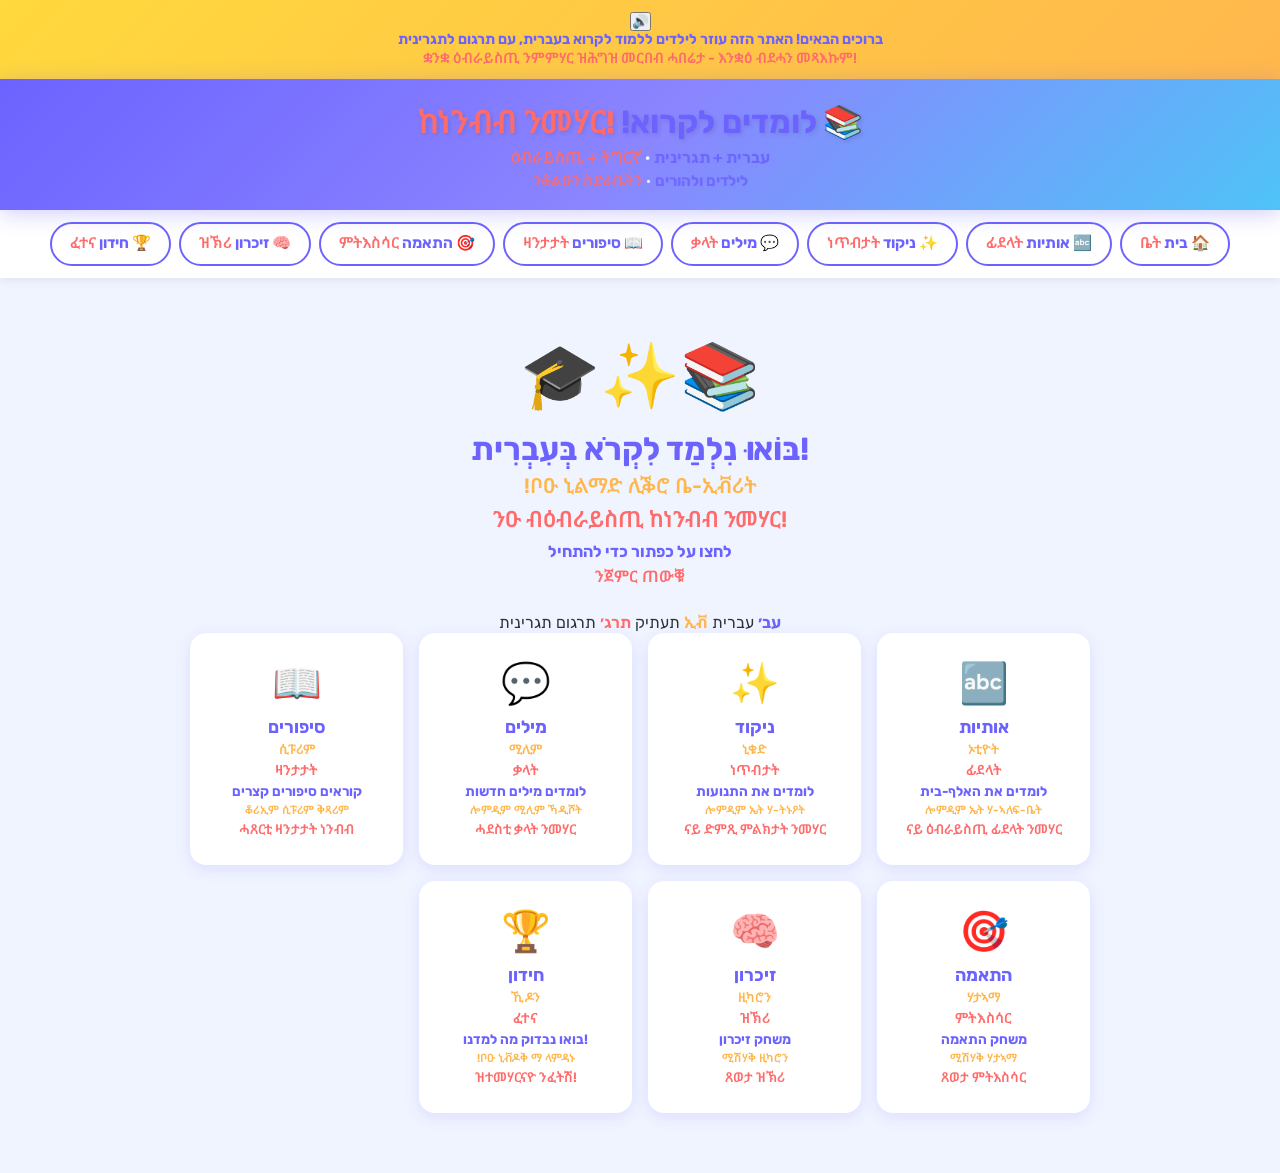
==== commit 954ef0ae: "add sound" ====
--- a/index.html
+++ b/index.html
@@ -11,6 +11,7 @@
 
   <!-- Parent Guide Banner -->
   <div class="parent-banner" onclick="navigateTo('welcome')">
+    <button class="audio-top-btn" id="audio-toggle" onclick="toggleAudio();event.stopPropagation()">🔊</button>
     <span class="lhe">ברוכים הבאים! האתר הזה עוזר לילדים ללמוד לקרוא בעברית, עם תרגום לתגרינית</span>
     <span class="lti">!ቋንቋ ዕብራይስጢ ንምምሃር ዝሕግዝ መርበብ ሓበሬታ - እንቋዕ ብደሓን መጻእኩም</span>
   </div>
@@ -33,12 +34,11 @@
     <button class="nav-btn" data-section="welcome">🏠 <span class="lhe">בית</span> <span class="lti">ቤት</span></button>
     <button class="nav-btn" data-section="letters">🔤 <span class="lhe">אותיות</span> <span class="lti">ፊደላት</span></button>
     <button class="nav-btn" data-section="nikud">✨ <span class="lhe">ניקוד</span> <span class="lti">ነጥብታት</span></button>
-    <button class="nav-btn" data-section="words">📖 <span class="lhe">מילים</span> <span class="lti">ቃላት</span></button>
+    <button class="nav-btn" data-section="words">💬 <span class="lhe">מילים</span> <span class="lti">ቃላት</span></button>
     <button class="nav-btn" data-section="reading">📖 <span class="lhe">סיפורים</span> <span class="lti">ዛንታታት</span></button>
     <button class="nav-btn" data-section="matching">🎯 <span class="lhe">התאמה</span> <span class="lti">ምትእስሳር</span></button>
     <button class="nav-btn" data-section="memory">🧠 <span class="lhe">זיכרון</span> <span class="lti">ዝኽሪ</span></button>
     <button class="nav-btn" data-section="quiz">🏆 <span class="lhe">חידון</span> <span class="lti">ፈተና</span></button>
-    <button class="nav-audio-btn" id="audio-toggle" onclick="toggleAudio()">🔊</button>
   </nav>
 
   <!-- Welcome Section -->
@@ -74,7 +74,7 @@
 
   <!-- Words Section -->
   <section id="words" class="section">
-    <h2 class="section-title">📖
+    <h2 class="section-title">💬
       <span class="lhe">מילים</span>
       <span style="font-size:0.6em;color:var(--orange);display:block;margin-top:2px;">ሚሊም</span>
       <span class="lti">ቃላት</span>
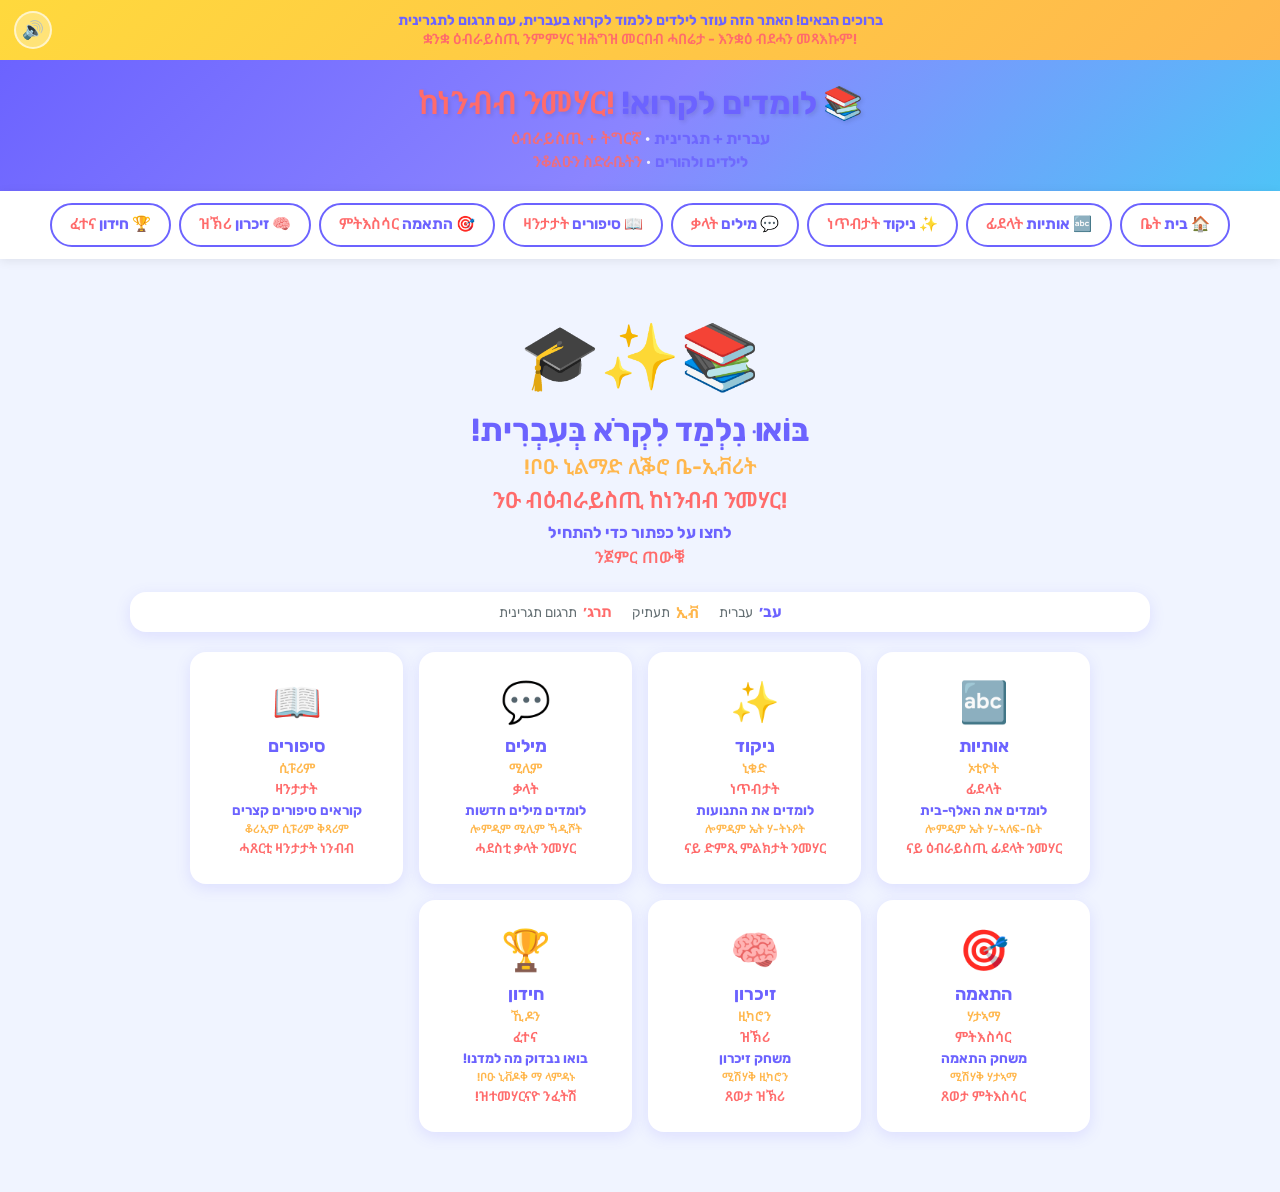
==== commit 8eff4e81: "refactor: split data.js into per-section and per-story files - js/data-letters.js  — LETTERS, SOFIT_" ====
--- a/index.html
+++ b/index.html
@@ -144,7 +144,17 @@
     <div id="quiz-content"></div>
   </section>
 
-  <script src="js/data.js"></script>
+  <script src="js/data-letters.js"></script>
+  <script src="js/data-words.js"></script>
+  <script src="js/stories/story-kelev.js"></script>
+  <script src="js/stories/story-savta.js"></script>
+  <script src="js/stories/story-gan.js"></script>
+  <script src="js/stories/story-park.js"></script>
+  <script src="js/stories/story-duckling.js"></script>
+  <script src="js/stories/story-lion.js"></script>
+  <script src="js/stories/story-mice.js"></script>
+  <script src="js/data-stories.js"></script>
+  <script src="js/data-utils.js"></script>
   <script src="js/audio.js"></script>
   <script src="js/welcome.js"></script>
   <script src="js/letters.js"></script>
--- a/css/style.css
+++ b/css/style.css
@@ -49,9 +49,6 @@
   color: white;
   padding: 20px;
   text-align: center;
-  position: sticky;
-  top: 0;
-  z-index: 100;
   box-shadow: 0 4px 20px rgba(108, 99, 255, 0.3);
 }
 
@@ -84,7 +81,7 @@
   box-shadow: 0 2px 10px rgba(0,0,0,0.08);
   flex-wrap: wrap;
   position: sticky;
-  top: 76px;
+  top: 0;
   z-index: 99;
 }
 
@@ -752,8 +749,10 @@
 
 .memory-card-back .mem-sub {
   font-size: 0.8rem;
-  color: var(--text-light);
-}
+}
+
+.mem-sub-ti { color: var(--secondary); font-weight: 600; }
+.mem-sub-tr { color: var(--orange);    font-weight: 600; }
 
 /* ===== STORY PICKER ===== */
 #story-picker {
@@ -882,10 +881,10 @@
 }
 
 .story-page-image {
-  max-width: 100%;
-  max-height: 320px;
-  width: auto;
-  height: auto;
+  width: 200px;
+  height: 200px;
+  max-width: 80%;
+  object-fit: contain;
   border-radius: 12px;
   display: block;
   margin: 0 auto 20px;
@@ -1060,6 +1059,26 @@
 }
 
 /* ===== QUIZ SECTION ===== */
+.quiz-start {
+  background: white;
+  border-radius: var(--radius);
+  padding: 40px 30px;
+  text-align: center;
+  box-shadow: var(--shadow);
+  max-width: 500px;
+  margin: 0 auto;
+}
+
+.quiz-start-emoji {
+  font-size: 3rem;
+  margin-bottom: 12px;
+}
+
+.quiz-start h3 {
+  font-size: 1.3rem;
+  margin-bottom: 8px;
+}
+
 .quiz-card {
   background: white;
   border-radius: var(--radius);
@@ -1296,7 +1315,7 @@
 @media (max-width: 768px) {
   .header h1 { font-size: 1.5rem; }
   .header .subtitle { font-size: 0.85rem; }
-  .nav { gap: 6px; padding: 8px 12px; top: 64px; }
+  .nav { gap: 6px; padding: 8px 12px; top: 0; }
   .nav-btn { padding: 8px 14px; font-size: 0.85rem; }
   .nav-audio-btn { padding: 8px 10px; font-size: 0.95rem; }
   .section { padding: 14px; }
@@ -1334,6 +1353,55 @@
 .parent-banner .lhe, .parent-banner .ltr, .parent-banner .lti { display: block; }
 .parent-banner .ltr { font-size: 0.85em; margin-top: 2px; }
 
+.audio-top-btn {
+  position: absolute;
+  top: 50%;
+  left: 14px;
+  transform: translateY(-50%);
+  background: rgba(255,255,255,0.3);
+  border: 2px solid rgba(255,255,255,0.6);
+  border-radius: 50%;
+  width: 38px;
+  height: 38px;
+  font-size: 1.1rem;
+  cursor: pointer;
+  display: flex;
+  align-items: center;
+  justify-content: center;
+  transition: var(--transition);
+  z-index: 1;
+}
+
+.audio-top-btn:hover {
+  background: rgba(255,255,255,0.5);
+  transform: translateY(-50%) scale(1.1);
+}
+
+/* ===== COLOR LEGEND ===== */
+.color-legend {
+  display: flex;
+  gap: 20px;
+  justify-content: center;
+  flex-wrap: wrap;
+  background: white;
+  border-radius: var(--radius);
+  padding: 10px 20px;
+  margin-bottom: 20px;
+  box-shadow: var(--shadow);
+  font-size: 0.95rem;
+}
+
+.legend-item {
+  display: flex;
+  align-items: center;
+  gap: 6px;
+}
+
+.legend-label {
+  color: var(--text-light);
+  font-size: 0.85rem;
+}
+
 /* ===== PRINT STYLES ===== */
 @media print {
   .nav, .header { display: none; }
@@ -1345,6 +1413,7 @@
   background: linear-gradient(135deg, var(--accent), var(--orange));
   padding: 12px 20px;
   text-align: center;
+  position: relative;
   font-size: 0.9rem;
   font-weight: 600;
   color: var(--text);
@@ -1388,3 +1457,385 @@
   font-size: 1rem;
   color: var(--secondary);
 }
+
+/* ===== STORY QUESTION PAGES ===== */
+.story-question-page {
+  gap: 14px;
+}
+
+.question-heading {
+  font-size: 1.4rem;
+  font-weight: 700;
+  color: var(--primary);
+  text-align: center;
+  margin-bottom: 8px;
+}
+
+.mcq-options {
+  display: grid;
+  grid-template-columns: 1fr 1fr;
+  gap: 10px;
+  width: 100%;
+  max-width: 360px;
+  margin: 0 auto;
+}
+
+.mcq-option {
+  padding: 14px 10px;
+  border-radius: var(--radius-sm);
+  border: 2px solid var(--primary);
+  background: white;
+  color: var(--primary);
+  font-size: 1.1rem;
+  font-weight: 600;
+  cursor: pointer;
+  transition: var(--transition);
+  font-family: 'Rubik', sans-serif;
+}
+
+.mcq-option:hover:not(:disabled) {
+  background: var(--primary);
+  color: white;
+}
+
+.mcq-option:disabled { cursor: default; }
+
+.mcq-correct {
+  background: var(--green) !important;
+  border-color: var(--green-dark) !important;
+  color: white !important;
+}
+
+.mcq-wrong {
+  background: var(--secondary) !important;
+  border-color: var(--secondary) !important;
+  color: white !important;
+}
+
+.question-feedback {
+  font-size: 1.1rem;
+  font-weight: 700;
+  text-align: center;
+  padding: 8px 16px;
+  border-radius: var(--radius-sm);
+  margin-top: 4px;
+}
+
+.feedback-correct { background: #d4f7dc; color: var(--green-dark); }
+.feedback-wrong   { background: #ffe0e0; color: var(--secondary); }
+.feedback-neutral { background: #f0f0ff; color: var(--primary); }
+
+.tf-list {
+  display: flex;
+  flex-direction: column;
+  gap: 8px;
+  width: 100%;
+}
+
+.tf-item {
+  display: flex;
+  align-items: center;
+  justify-content: space-between;
+  gap: 8px;
+  padding: 8px 12px;
+  border-radius: var(--radius-sm);
+  background: white;
+  border: 1.5px solid #e0e0ff;
+  flex-wrap: wrap;
+}
+
+.tf-item-correct { border-color: var(--green); background: #f0fff3; }
+.tf-item-wrong   { border-color: var(--secondary); background: #fff0f0; }
+
+.tf-text {
+  flex: 1;
+  font-size: 1rem;
+  font-weight: 600;
+  min-width: 120px;
+}
+
+.tf-btns { display: flex; gap: 6px; }
+
+.tf-btn {
+  padding: 6px 12px;
+  border-radius: var(--radius-sm);
+  border: 2px solid var(--primary);
+  background: white;
+  color: var(--primary);
+  font-size: 0.9rem;
+  font-weight: 600;
+  cursor: pointer;
+  transition: var(--transition);
+  font-family: 'Rubik', sans-serif;
+}
+
+.tf-btn:hover:not(:disabled) { background: var(--primary); color: white; }
+.tf-btn:disabled { cursor: default; }
+
+.tf-btn-correct {
+  background: var(--green) !important;
+  border-color: var(--green-dark) !important;
+  color: white !important;
+}
+
+.tf-btn-wrong {
+  background: var(--secondary) !important;
+  border-color: var(--secondary) !important;
+  color: white !important;
+}
+
+.write-hint {
+  font-size: 1rem;
+  color: var(--text-light);
+  text-align: center;
+  margin-bottom: 8px;
+}
+
+.write-textarea {
+  width: 100%;
+  max-width: 400px;
+  padding: 12px;
+  border-radius: var(--radius-sm);
+  border: 2px solid var(--primary);
+  font-family: 'Rubik', sans-serif;
+  font-size: 1rem;
+  resize: vertical;
+  outline: none;
+  transition: border-color 0.2s;
+}
+
+.write-textarea:focus { border-color: var(--primary-dark); }
+
+/* ===== POT ACTIVITY ===== */
+.pot-grid {
+  display: grid;
+  grid-template-columns: repeat(auto-fill, minmax(76px, 1fr));
+  gap: 8px;
+  width: 100%;
+}
+
+.pot-item {
+  position: relative;
+  display: flex;
+  flex-direction: column;
+  align-items: center;
+  padding: 8px 4px 6px;
+  border-radius: var(--radius-sm);
+  border: 2px solid #e0e0ff;
+  background: white;
+  cursor: pointer;
+  transition: var(--transition);
+  text-align: center;
+  gap: 2px;
+  user-select: none;
+}
+
+.pot-item:hover:not(.pot-correct):not(.pot-wrong) {
+  border-color: var(--primary);
+  transform: scale(1.06);
+  box-shadow: var(--shadow);
+}
+
+.pot-correct { border-color: var(--green); background: #f0fff3; cursor: default; }
+.pot-wrong   { border-color: var(--secondary); background: #fff0f0; cursor: default; }
+
+.pot-badge {
+  position: absolute;
+  top: -9px;
+  right: -9px;
+  width: 22px;
+  height: 22px;
+  border-radius: 50%;
+  display: flex;
+  align-items: center;
+  justify-content: center;
+  font-size: 0.8rem;
+  font-weight: 700;
+}
+
+.pot-correct .pot-badge { background: var(--green); color: white; }
+.pot-wrong   .pot-badge { background: var(--secondary); color: white; }
+
+.pot-item-emoji    { font-size: 1.8rem; line-height: 1; }
+.pot-item-img      { width: 2.2rem; height: 2.2rem; object-fit: contain; display: block; }
+.pot-item-hebrew   { font-size: 0.8rem; font-weight: 700; color: var(--primary); margin-top: 2px; }
+.pot-item-tigrinya { font-size: 0.72rem; color: var(--secondary); font-weight: 600; }
+.pot-item-translit { font-size: 0.68rem; color: var(--orange); font-weight: 600; font-style: italic; direction: ltr; }
+
+.pot-hint {
+  font-size: 0.9rem;
+  color: var(--text-light);
+  text-align: center;
+  margin-top: 4px;
+}
+
+.q-hebrew    { font-size: 1.3rem; font-weight: 700; }
+.q-tigrinya  { font-size: 0.95rem; color: var(--secondary); font-weight: 600; margin-top: 2px; }
+.q-translit  { font-size: 0.85rem; color: var(--orange); font-weight: 600; direction: ltr; font-style: italic; }
+
+.question-heading { cursor: pointer; }
+.question-heading:hover .q-hebrew { color: var(--primary-dark); }
+
+.mcq-opt-hebrew   { font-size: 1.05rem; font-weight: 700; }
+.mcq-opt-tigrinya { font-size: 0.8rem; color: var(--secondary); font-weight: 600; margin-top: 2px; }
+.mcq-opt-translit { font-size: 0.75rem; color: var(--orange); font-weight: 600; direction: ltr; font-style: italic; }
+
+.mcq-option:hover:not(:disabled) .mcq-opt-hebrew,
+.mcq-option:hover:not(:disabled) .mcq-opt-tigrinya,
+.mcq-option:hover:not(:disabled) .mcq-opt-translit { color: white; }
+
+.mcq-correct .mcq-opt-hebrew,
+.mcq-correct .mcq-opt-tigrinya,
+.mcq-correct .mcq-opt-translit,
+.mcq-wrong .mcq-opt-hebrew,
+.mcq-wrong .mcq-opt-tigrinya,
+.mcq-wrong .mcq-opt-translit { color: rgba(255,255,255,0.9); }
+
+.tf-text-block {
+  flex: 1;
+  min-width: 140px;
+  cursor: pointer;
+  padding: 2px 4px;
+  border-radius: 6px;
+}
+.tf-text-block:hover .tf-text { color: var(--primary-dark); }
+
+.tf-text     { font-size: 1rem; font-weight: 600; }
+.tf-tigrinya { font-size: 0.82rem; color: var(--secondary); font-weight: 600; margin-top: 1px; }
+.tf-translit { font-size: 0.78rem; color: var(--orange); font-weight: 600; direction: ltr; font-style: italic; }
+
+.tf-btn-ti      { display: block; font-size: 0.75rem; color: var(--secondary); font-weight: 600; margin-top: 1px; }
+.tf-btn-translit { display: block; font-size: 0.72rem; color: var(--orange); font-weight: 600; font-style: italic; direction: ltr; margin-top: 1px; }
+
+.tf-btn:hover:not(:disabled) .lhe,
+.tf-btn:hover:not(:disabled) .tf-btn-ti,
+.tf-btn:hover:not(:disabled) .tf-btn-translit { color: white; }
+
+.tf-btn-correct .lhe,
+.tf-btn-correct .tf-btn-ti,
+.tf-btn-correct .tf-btn-translit,
+.tf-btn-wrong .lhe,
+.tf-btn-wrong .tf-btn-ti,
+.tf-btn-wrong .tf-btn-translit { color: rgba(255,255,255,0.9); }
+
+.write-hint-block {
+  cursor: pointer;
+  text-align: center;
+  padding: 4px 8px;
+  border-radius: 8px;
+}
+.write-hint-block:hover .write-hint { color: var(--primary); }
+
+.write-hint-ti       { font-size: 0.9rem; color: var(--secondary); font-weight: 600; margin-top: 2px; }
+.write-hint-translit { font-size: 0.82rem; color: var(--orange); font-weight: 600; direction: ltr; font-style: italic; }
+
+/* Order activity — drag-and-drop timeline */
+.order-timeline-wrapper {
+  overflow-x: auto;
+  -webkit-overflow-scrolling: touch;
+  padding: 4px 0 8px;
+  margin: 10px 0 4px;
+}
+
+.order-timeline {
+  display: flex;
+  align-items: center;
+  gap: 4px;
+  direction: ltr;
+  min-width: max-content;
+  padding: 4px 4px 8px;
+}
+
+.order-arrow {
+  font-size: 1.3rem;
+  font-weight: 700;
+  color: var(--primary);
+  flex-shrink: 0;
+  user-select: none;
+  padding: 0 2px;
+}
+
+.order-slot {
+  width: 100px;
+  min-height: 110px;
+  border: 2px dashed #ccc;
+  border-radius: 12px;
+  display: flex;
+  align-items: center;
+  justify-content: center;
+  flex-shrink: 0;
+  transition: border-color 0.15s, background 0.15s;
+  cursor: pointer;
+}
+.order-slot:not(.order-slot-filled):hover {
+  border-color: var(--primary);
+  background: rgba(139,133,255,0.08);
+}
+.order-slot-filled { border-style: solid; border-color: var(--primary); }
+.order-slot-ok  { border-color: var(--green);   background: #e8f5e9; }
+.order-slot-bad { border-color: #e53935;         background: #fdecea; }
+
+.order-slot-num {
+  font-size: 1.4rem;
+  font-weight: 700;
+  color: #ccc;
+  user-select: none;
+}
+
+.order-slot-card {
+  display: flex;
+  flex-direction: column;
+  align-items: center;
+  gap: 2px;
+  padding: 6px 4px;
+  cursor: grab;
+  text-align: center;
+  width: 100%;
+}
+.order-slot-card:active { cursor: grabbing; }
+
+.order-slot-emoji    { font-size: 1.6rem; line-height: 1; }
+.order-slot-hebrew   { font-size: 0.8rem; font-weight: 700; color: var(--primary-dark); }
+.order-slot-tigrinya { font-size: 0.7rem;  color: var(--secondary); font-weight: 600; }
+.order-slot-translit { font-size: 0.65rem; color: var(--orange); font-weight: 600; direction: ltr; font-style: italic; }
+
+.order-slot-ok  .order-slot-hebrew { color: var(--green-dark); }
+.order-slot-bad .order-slot-hebrew { color: #e53935; }
+
+.order-pool {
+  display: flex;
+  flex-wrap: wrap;
+  gap: 8px;
+  justify-content: center;
+  margin-top: 8px;
+  padding: 10px;
+  background: #f5f5f5;
+  border-radius: 12px;
+  min-height: 56px;
+  direction: rtl;
+}
+
+.order-pool-item {
+  display: flex;
+  flex-direction: column;
+  align-items: center;
+  gap: 2px;
+  padding: 8px 10px;
+  background: white;
+  border: 2px solid #ddd;
+  border-radius: 10px;
+  cursor: grab;
+  text-align: center;
+  transition: border-color 0.15s, transform 0.12s;
+  user-select: none;
+}
+.order-pool-item:hover      { border-color: var(--primary); transform: scale(1.05); }
+.order-pool-item:active     { cursor: grabbing; }
+.order-pool-selected        { border-color: var(--primary); background: #eeecff; transform: scale(1.05); }
+.order-pool-selected .order-slot-hebrew { color: var(--primary); }
+
+.order-pool-empty {
+  color: #aaa;
+  font-size: 0.9rem;
+  align-self: center;
+}
